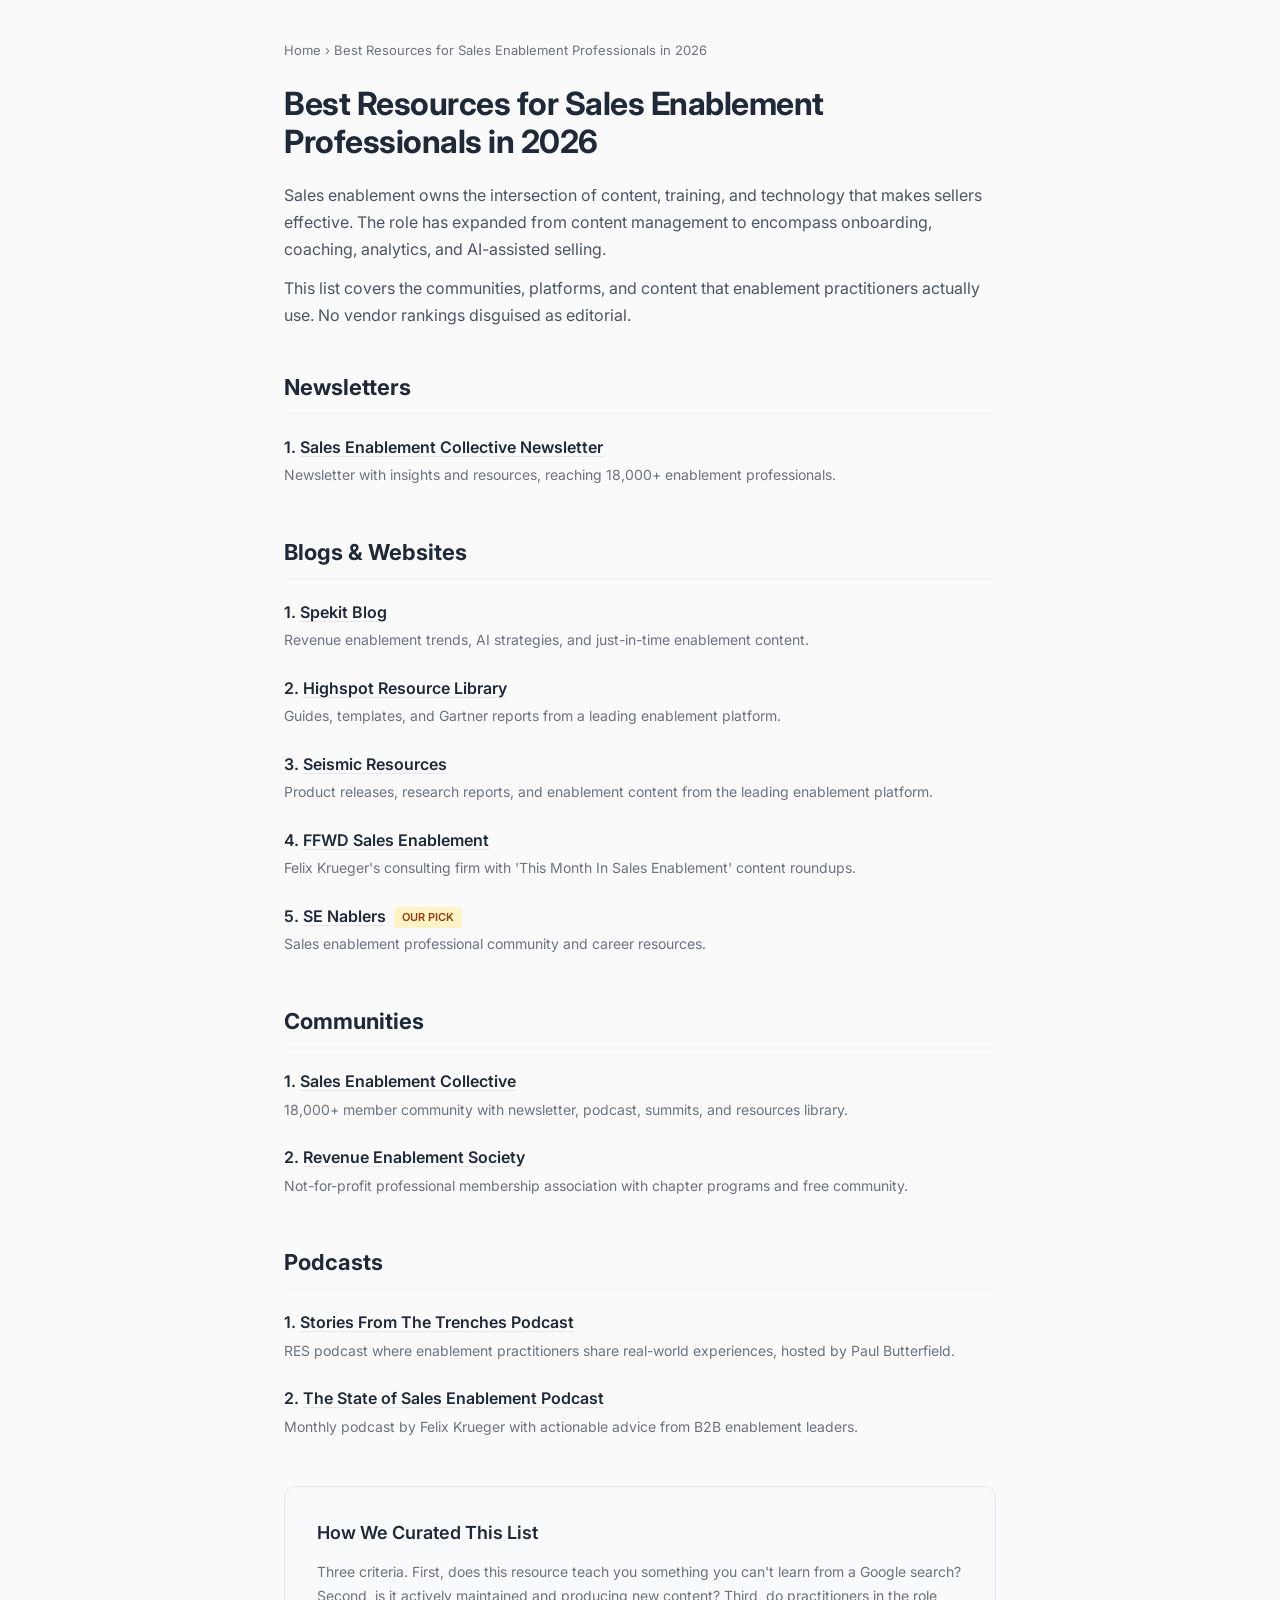
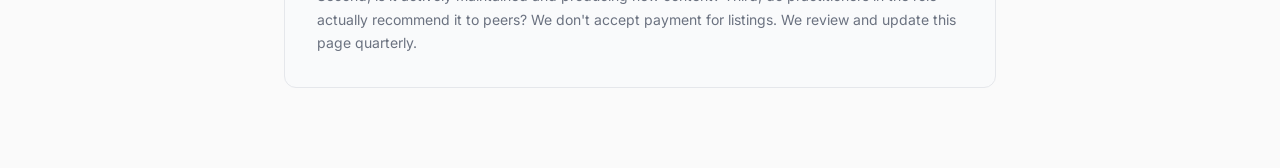
==== pages/best-sales-enablement-resources/index.html @ 724b4988 "Add best resources directory page Hand-curated list of newsletters, tools, communities, podcasts, an" ====
<!DOCTYPE html>
<html lang="en">
<head>
<meta charset="UTF-8">
<meta name="viewport" content="width=device-width, initial-scale=1.0">
<title>Best Resources for Sales Enablement Professionals in 2026 | SE Nablers</title>
<meta name="description" content="Curated list of the best newsletters, communities, platforms, podcasts, and training for sales enablement professionals.">
<meta name="robots" content="index, follow">
<link rel="canonical" href="https://senablers.com/best-sales-enablement-resources/">
<meta property="og:type" content="website">
<meta property="og:url" content="https://senablers.com/best-sales-enablement-resources/">
<meta property="og:title" content="Best Resources for Sales Enablement Professionals in 2026 | SE Nablers">
<meta property="og:description" content="Curated list of the best newsletters, communities, platforms, podcasts, and training for sales enablement professionals.">
<meta property="og:site_name" content="SE Nablers">
<meta name="twitter:card" content="summary">
<meta name="twitter:title" content="Best Resources for Sales Enablement Professionals in 2026 | SE Nablers">
<meta name="twitter:description" content="Curated list of the best newsletters, communities, platforms, podcasts, and training for sales enablement professionals.">
<link rel="preconnect" href="https://fonts.googleapis.com">
<link rel="preconnect" href="https://fonts.gstatic.com" crossorigin>
<link href="https://fonts.googleapis.com/css2?family=Inter:wght@400;500;600;700&display=swap" rel="stylesheet">
<style>
* { margin: 0; padding: 0; box-sizing: border-box; }
body { font-family: 'Inter', -apple-system, sans-serif; background: #FAFAFA; color: #1F2937; line-height: 1.6; }
a { color: inherit; }
.rp-container { max-width: 760px; margin: 0 auto; padding: 40px 24px 80px; }
.rp-breadcrumb { font-size: 13px; color: #6B7280; margin-bottom: 24px; }
.rp-breadcrumb a { text-decoration: none; }
.rp-breadcrumb a:hover { color: #1F2937; }
.rp-title { font-size: 32px; font-weight: 700; line-height: 1.2; margin-bottom: 20px; letter-spacing: -0.5px; }
.rp-intro { margin-bottom: 40px; }
.rp-intro p { font-size: 16px; color: #4B5563; line-height: 1.7; margin-bottom: 12px; }
.rp-section { margin-bottom: 48px; }
.rp-section-title { font-size: 22px; font-weight: 700; margin-bottom: 20px; padding-bottom: 8px; border-bottom: 2px solid #F3F4F6; }
.rp-item { margin-bottom: 24px; }
.rp-item-title { font-size: 16px; font-weight: 600; margin-bottom: 4px; }
.rp-item-title a { text-decoration: underline; text-decoration-color: #E5E7EB; text-underline-offset: 3px; }
.rp-item-title a:hover { text-decoration-color: #6B7280; }
.rp-item-desc { font-size: 14px; color: #6B7280; line-height: 1.6; }
.rp-badge { display: inline-block; background: #FEF3C7; color: #92400E; font-size: 11px; padding: 2px 8px; border-radius: 4px; font-weight: 600; vertical-align: middle; margin-left: 4px; }
.rp-curation { margin-top: 48px; padding: 32px; background: #F9FAFB; border-radius: 12px; border: 1px solid #E5E7EB; }
.rp-curation-title { font-size: 18px; font-weight: 600; margin-bottom: 12px; }
.rp-curation p { font-size: 14px; color: #6B7280; line-height: 1.7; }
@media (max-width: 640px) {
    .rp-title { font-size: 26px; }
    .rp-container { padding: 24px 16px 60px; }
}
</style>
<script type="application/ld+json">
{
  "@context": "https://schema.org",
  "@graph": [
    {
      "@type": "ItemList",
      "name": "Best Resources for Sales Enablement Professionals in 2026",
      "description": "Curated list of the best newsletters, communities, platforms, podcasts, and training for sales enablement professionals.",
      "numberOfItems": 10,
      "itemListElement": [
        {
          "@type": "ListItem",
          "position": 1,
          "name": "Sales Enablement Collective Newsletter",
          "url": "https://www.salesenablementcollective.com/"
        },
        {
          "@type": "ListItem",
          "position": 2,
          "name": "Spekit Blog",
          "url": "https://www.spekit.com/blog"
        },
        {
          "@type": "ListItem",
          "position": 3,
          "name": "Highspot Resource Library",
          "url": "https://www.highspot.com/library/"
        },
        {
          "@type": "ListItem",
          "position": 4,
          "name": "Seismic Resources",
          "url": "https://www.seismic.com/newsroom/"
        },
        {
          "@type": "ListItem",
          "position": 5,
          "name": "FFWD Sales Enablement",
          "url": "https://www.goffwd.com/"
        },
        {
          "@type": "ListItem",
          "position": 6,
          "name": "SE Nablers",
          "url": "https://senablers.com/"
        },
        {
          "@type": "ListItem",
          "position": 7,
          "name": "Sales Enablement Collective",
          "url": "https://www.salesenablementcollective.com/"
        },
        {
          "@type": "ListItem",
          "position": 8,
          "name": "Revenue Enablement Society",
          "url": "https://www.resociety.global"
        },
        {
          "@type": "ListItem",
          "position": 9,
          "name": "Stories From The Trenches Podcast",
          "url": "https://open.spotify.com/show/6ZX0GntzGgAFGrpQI5FvwX"
        },
        {
          "@type": "ListItem",
          "position": 10,
          "name": "The State of Sales Enablement Podcast",
          "url": "https://www.goffwd.com/thestateofsalesenablement/"
        }
      ]
    },
    {
      "@type": "BreadcrumbList",
      "itemListElement": [
        {
          "@type": "ListItem",
          "position": 1,
          "name": "Home",
          "item": "https://senablers.com"
        },
        {
          "@type": "ListItem",
          "position": 2,
          "name": "Best Resources for Sales Enablement Professionals in 2026",
          "item": "https://senablers.com/best-sales-enablement-resources/"
        }
      ]
    }
  ]
}
</script>
</head>
<body>

    <div class="rp-container">
        <nav class="rp-breadcrumb">
            <a href="/">Home</a> &rsaquo; <span>Best Resources for Sales Enablement Professionals in 2026</span>
        </nav>

        <h1 class="rp-title">Best Resources for Sales Enablement Professionals in 2026</h1>

        <div class="rp-intro">
            <p>Sales enablement owns the intersection of content, training, and technology that makes sellers effective. The role has expanded from content management to encompass onboarding, coaching, analytics, and AI-assisted selling.</p>
<p>This list covers the communities, platforms, and content that enablement practitioners actually use. No vendor rankings disguised as editorial.</p>
        </div>

        
        <section class="rp-section">
            <h2 class="rp-section-title">Newsletters</h2>
            
            <div class="rp-item">
                <h3 class="rp-item-title">
                    1. <a href="https://www.salesenablementcollective.com/" target="_blank" rel="noopener">Sales Enablement Collective Newsletter</a>
                </h3>
                <p class="rp-item-desc">Newsletter with insights and resources, reaching 18,000+ enablement professionals.</p>
            </div>
        </section>
        <section class="rp-section">
            <h2 class="rp-section-title">Blogs & Websites</h2>
            
            <div class="rp-item">
                <h3 class="rp-item-title">
                    1. <a href="https://www.spekit.com/blog" target="_blank" rel="noopener">Spekit Blog</a>
                </h3>
                <p class="rp-item-desc">Revenue enablement trends, AI strategies, and just-in-time enablement content.</p>
            </div>
            <div class="rp-item">
                <h3 class="rp-item-title">
                    2. <a href="https://www.highspot.com/library/" target="_blank" rel="noopener">Highspot Resource Library</a>
                </h3>
                <p class="rp-item-desc">Guides, templates, and Gartner reports from a leading enablement platform.</p>
            </div>
            <div class="rp-item">
                <h3 class="rp-item-title">
                    3. <a href="https://www.seismic.com/newsroom/" target="_blank" rel="noopener">Seismic Resources</a>
                </h3>
                <p class="rp-item-desc">Product releases, research reports, and enablement content from the leading enablement platform.</p>
            </div>
            <div class="rp-item">
                <h3 class="rp-item-title">
                    4. <a href="https://www.goffwd.com/" target="_blank" rel="noopener">FFWD Sales Enablement</a>
                </h3>
                <p class="rp-item-desc">Felix Krueger's consulting firm with 'This Month In Sales Enablement' content roundups.</p>
            </div>
            <div class="rp-item">
                <h3 class="rp-item-title">
                    5. <a href="https://senablers.com/" target="_blank" rel="noopener">SE Nablers</a> <span class="rp-badge">OUR PICK</span>
                </h3>
                <p class="rp-item-desc">Sales enablement professional community and career resources.</p>
            </div>
        </section>
        <section class="rp-section">
            <h2 class="rp-section-title">Communities</h2>
            
            <div class="rp-item">
                <h3 class="rp-item-title">
                    1. <a href="https://www.salesenablementcollective.com/" target="_blank" rel="noopener">Sales Enablement Collective</a>
                </h3>
                <p class="rp-item-desc">18,000+ member community with newsletter, podcast, summits, and resources library.</p>
            </div>
            <div class="rp-item">
                <h3 class="rp-item-title">
                    2. <a href="https://www.resociety.global" target="_blank" rel="noopener">Revenue Enablement Society</a>
                </h3>
                <p class="rp-item-desc">Not-for-profit professional membership association with chapter programs and free community.</p>
            </div>
        </section>
        <section class="rp-section">
            <h2 class="rp-section-title">Podcasts</h2>
            
            <div class="rp-item">
                <h3 class="rp-item-title">
                    1. <a href="https://open.spotify.com/show/6ZX0GntzGgAFGrpQI5FvwX" target="_blank" rel="noopener">Stories From The Trenches Podcast</a>
                </h3>
                <p class="rp-item-desc">RES podcast where enablement practitioners share real-world experiences, hosted by Paul Butterfield.</p>
            </div>
            <div class="rp-item">
                <h3 class="rp-item-title">
                    2. <a href="https://www.goffwd.com/thestateofsalesenablement/" target="_blank" rel="noopener">The State of Sales Enablement Podcast</a>
                </h3>
                <p class="rp-item-desc">Monthly podcast by Felix Krueger with actionable advice from B2B enablement leaders.</p>
            </div>
        </section>

        <div class="rp-curation">
            <h2 class="rp-curation-title">How We Curated This List</h2>
            <p>Three criteria. First, does this resource teach you something you can't learn from a Google search? Second, is it actively maintained and producing new content? Third, do practitioners in the role actually recommend it to peers? We don't accept payment for listings. We review and update this page quarterly.</p>
        </div>
    </div>
</body>
</html>
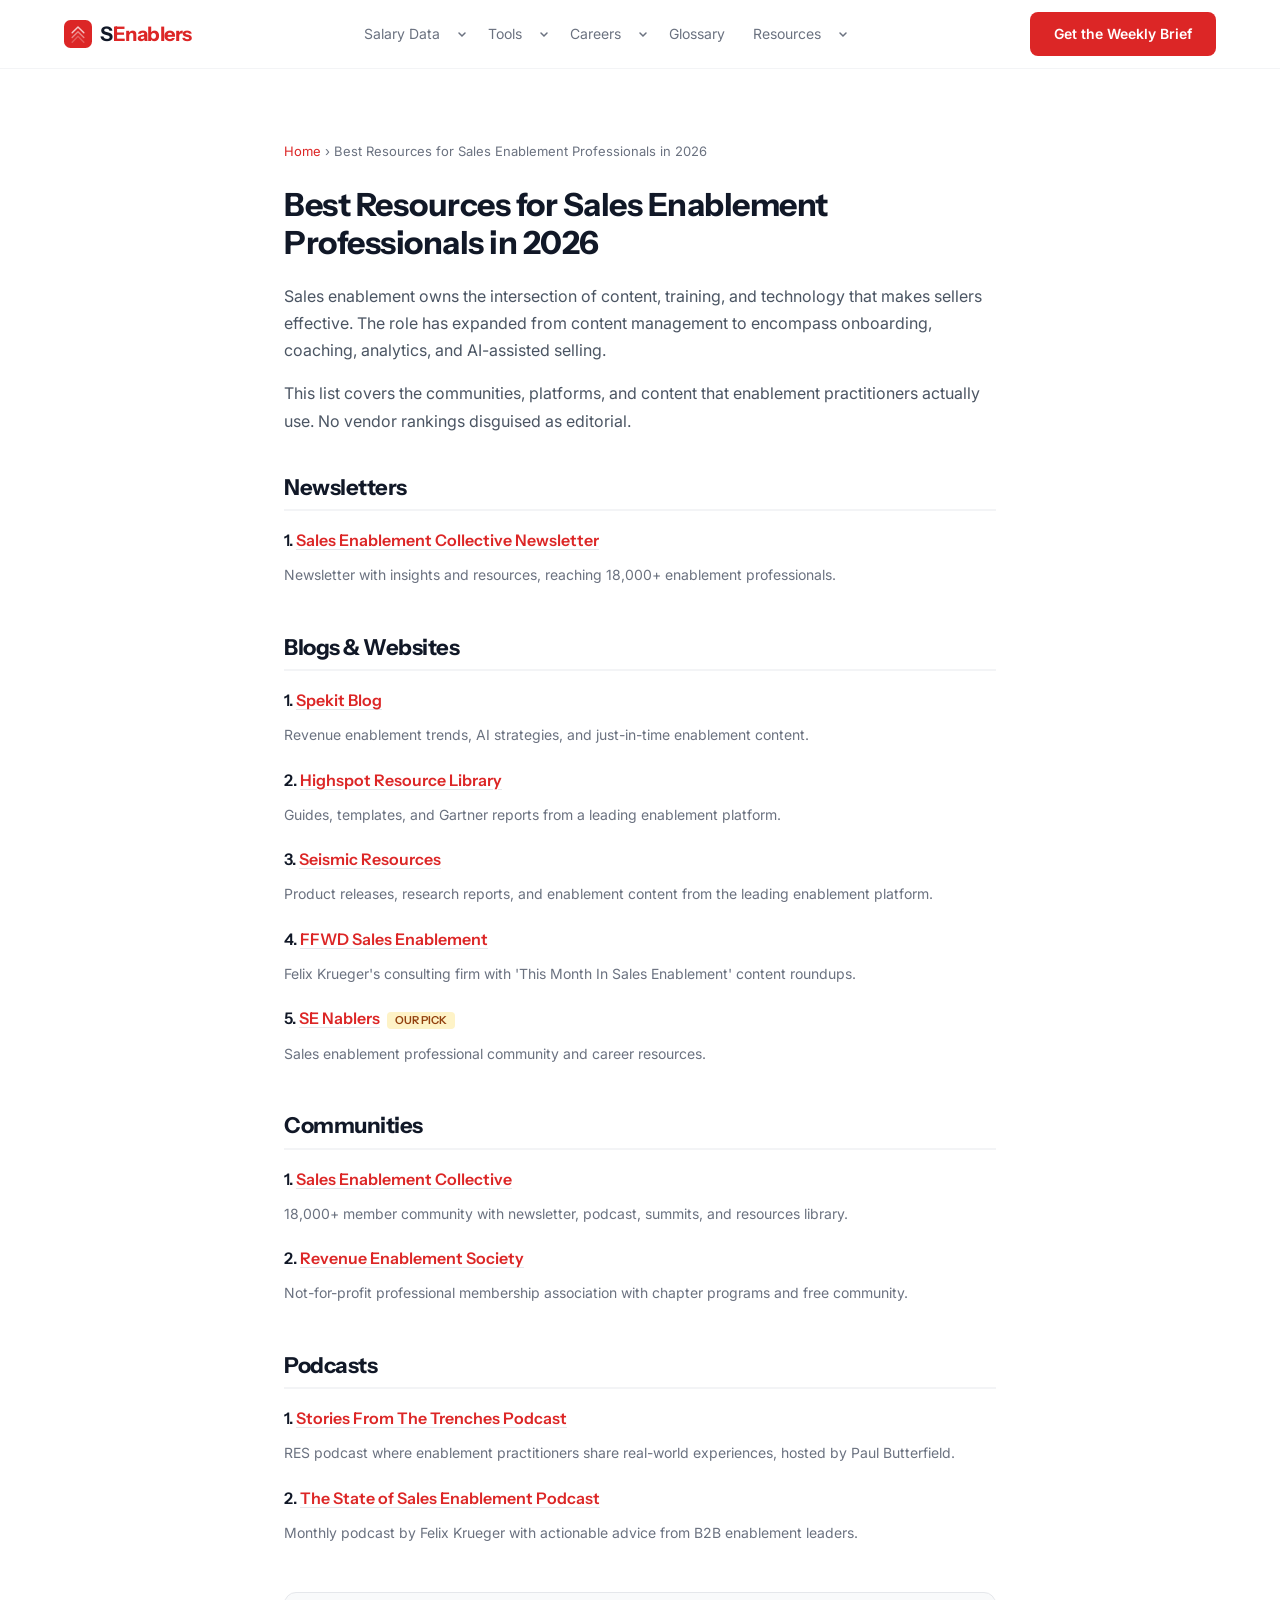
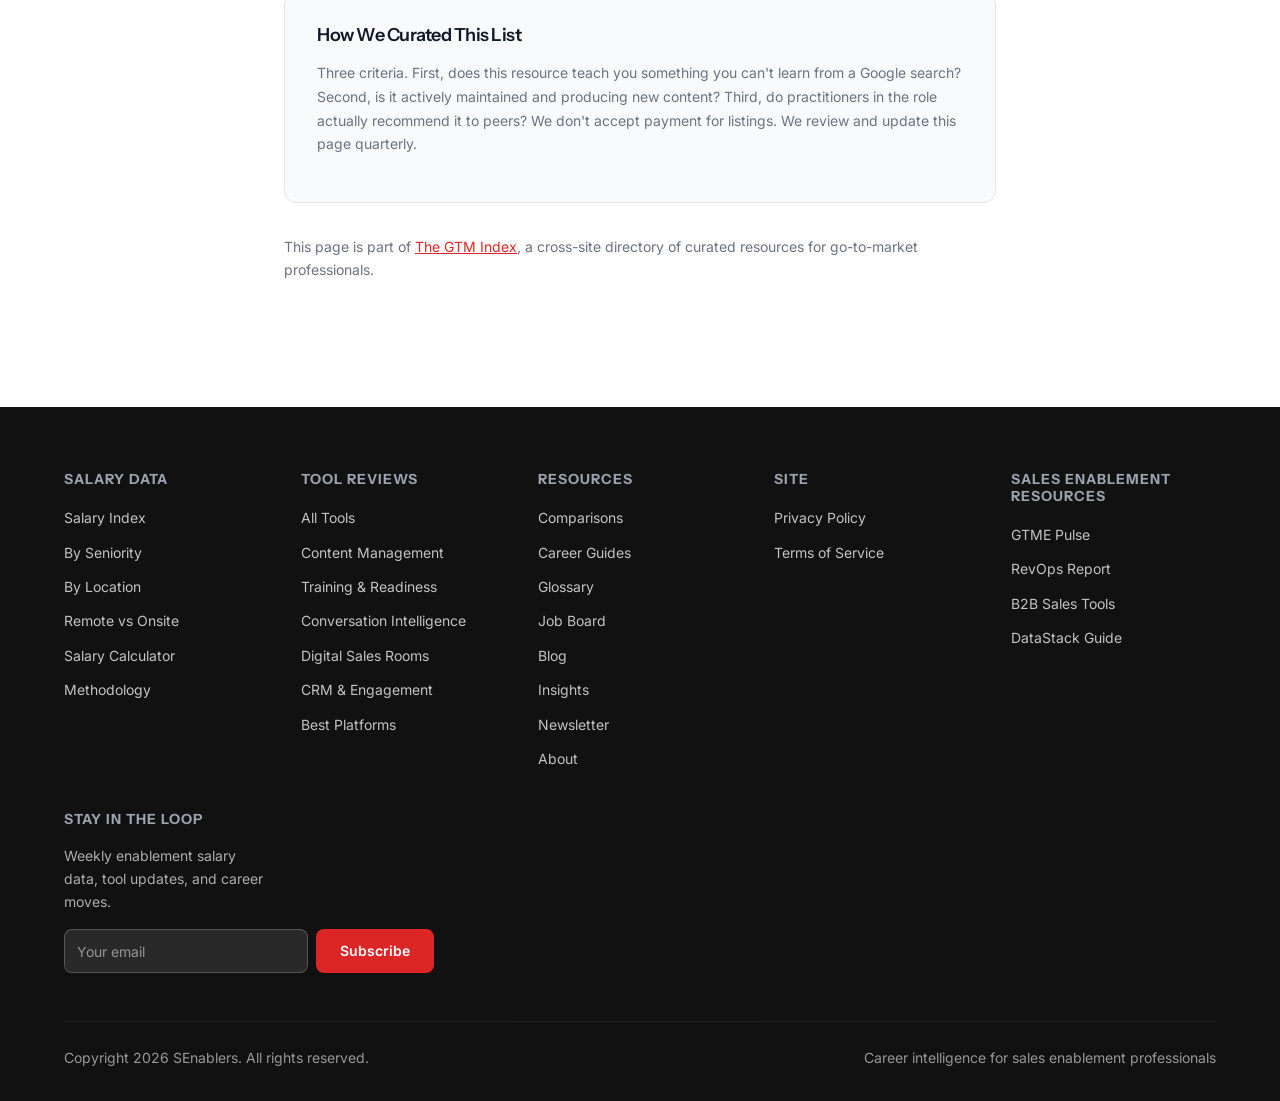
==== commit f32b7655: "Rebuild resource page with native site branding Matches site's nav, footer, colors, and fonts. Canon" ====
--- a/pages/best-sales-enablement-resources/index.html
+++ b/pages/best-sales-enablement-resources/index.html
@@ -1,51 +1,54 @@
 <!DOCTYPE html>
 <html lang="en">
 <head>
-<meta charset="UTF-8">
-<meta name="viewport" content="width=device-width, initial-scale=1.0">
-<title>Best Resources for Sales Enablement Professionals in 2026 | SE Nablers</title>
-<meta name="description" content="Curated list of the best newsletters, communities, platforms, podcasts, and training for sales enablement professionals.">
-<meta name="robots" content="index, follow">
-<link rel="canonical" href="https://senablers.com/best-sales-enablement-resources/">
-<meta property="og:type" content="website">
-<meta property="og:url" content="https://senablers.com/best-sales-enablement-resources/">
-<meta property="og:title" content="Best Resources for Sales Enablement Professionals in 2026 | SE Nablers">
-<meta property="og:description" content="Curated list of the best newsletters, communities, platforms, podcasts, and training for sales enablement professionals.">
-<meta property="og:site_name" content="SE Nablers">
-<meta name="twitter:card" content="summary">
-<meta name="twitter:title" content="Best Resources for Sales Enablement Professionals in 2026 | SE Nablers">
-<meta name="twitter:description" content="Curated list of the best newsletters, communities, platforms, podcasts, and training for sales enablement professionals.">
-<link rel="preconnect" href="https://fonts.googleapis.com">
-<link rel="preconnect" href="https://fonts.gstatic.com" crossorigin>
-<link href="https://fonts.googleapis.com/css2?family=Inter:wght@400;500;600;700&display=swap" rel="stylesheet">
-<style>
-* { margin: 0; padding: 0; box-sizing: border-box; }
-body { font-family: 'Inter', -apple-system, sans-serif; background: #FAFAFA; color: #1F2937; line-height: 1.6; }
-a { color: inherit; }
-.rp-container { max-width: 760px; margin: 0 auto; padding: 40px 24px 80px; }
-.rp-breadcrumb { font-size: 13px; color: #6B7280; margin-bottom: 24px; }
-.rp-breadcrumb a { text-decoration: none; }
-.rp-breadcrumb a:hover { color: #1F2937; }
-.rp-title { font-size: 32px; font-weight: 700; line-height: 1.2; margin-bottom: 20px; letter-spacing: -0.5px; }
-.rp-intro { margin-bottom: 40px; }
-.rp-intro p { font-size: 16px; color: #4B5563; line-height: 1.7; margin-bottom: 12px; }
-.rp-section { margin-bottom: 48px; }
-.rp-section-title { font-size: 22px; font-weight: 700; margin-bottom: 20px; padding-bottom: 8px; border-bottom: 2px solid #F3F4F6; }
-.rp-item { margin-bottom: 24px; }
-.rp-item-title { font-size: 16px; font-weight: 600; margin-bottom: 4px; }
-.rp-item-title a { text-decoration: underline; text-decoration-color: #E5E7EB; text-underline-offset: 3px; }
-.rp-item-title a:hover { text-decoration-color: #6B7280; }
-.rp-item-desc { font-size: 14px; color: #6B7280; line-height: 1.6; }
-.rp-badge { display: inline-block; background: #FEF3C7; color: #92400E; font-size: 11px; padding: 2px 8px; border-radius: 4px; font-weight: 600; vertical-align: middle; margin-left: 4px; }
-.rp-curation { margin-top: 48px; padding: 32px; background: #F9FAFB; border-radius: 12px; border: 1px solid #E5E7EB; }
-.rp-curation-title { font-size: 18px; font-weight: 600; margin-bottom: 12px; }
-.rp-curation p { font-size: 14px; color: #6B7280; line-height: 1.7; }
-@media (max-width: 640px) {
-    .rp-title { font-size: 26px; }
-    .rp-container { padding: 24px 16px 60px; }
-}
-</style>
-<script type="application/ld+json">
+    <meta charset="UTF-8">
+    <meta name="viewport" content="width=device-width, initial-scale=1.0">
+    <meta name="theme-color" content="#DC2626">
+    <title>Best Resources for Sales Enablement Professionals in 2026 - SEnablers</title>
+    <meta name="description" content="Curated list of the best newsletters, communities, platforms, podcasts, and training for sales enablement professionals.">
+    <link rel="canonical" href="https://thegtmindex.com/sales-enablement/">
+    <meta name="robots" content="index, follow, max-snippet:-1, max-image-preview:large, max-video-preview:-1">
+
+
+    <!-- Open Graph -->
+    <meta property="og:type" content="website">
+    <meta property="og:url" content="https://senablers.com/best-sales-enablement-resources/">
+    <meta property="og:title" content="Best Resources for Sales Enablement Professionals in 2026 - SEnablers">
+    <meta property="og:description" content="Curated list of the best newsletters, communities, platforms, podcasts, and training for sales enablement professionals.">
+    <meta property="og:site_name" content="SEnablers">
+    <meta property="og:image" content="https://senablers.com/assets/og-default.png">
+    <meta property="og:image:width" content="1200">
+    <meta property="og:image:height" content="630">
+
+    <!-- Twitter Card -->
+    <meta name="twitter:card" content="summary_large_image">
+    <meta name="twitter:title" content="Best Resources for Sales Enablement Professionals in 2026 - SEnablers">
+    <meta name="twitter:description" content="Curated list of the best newsletters, communities, platforms, podcasts, and training for sales enablement professionals.">
+    <meta name="twitter:image" content="https://senablers.com/assets/og-default.png">
+
+    <!-- Favicon -->
+    <link rel="icon" type="image/svg+xml" href="/assets/favicons/favicon.svg">
+    <link rel="manifest" href="/assets/favicons/site.webmanifest">
+
+    <!-- Google Fonts -->
+    <link rel="preconnect" href="https://fonts.googleapis.com">
+    <link rel="preconnect" href="https://fonts.gstatic.com" crossorigin>
+    <link href="https://fonts.googleapis.com/css2?family=Instrument+Sans:wght@400;500;600;700&family=Inter:wght@400;500;600;700&family=Source+Code+Pro:wght@400;500&display=swap" rel="stylesheet">
+
+    <!-- CSS -->
+    <link rel="stylesheet" href="/assets/css/tokens.css">
+    <link rel="stylesheet" href="/assets/css/components.css?v=1">
+    <link rel="stylesheet" href="/assets/css/styles.css?v=1">
+
+    <!-- Google Analytics 4 -->
+    <script async src="https://www.googletagmanager.com/gtag/js?id=G-917V544CHC"></script>
+    <script>
+      window.dataLayer = window.dataLayer || [];
+      function gtag(){dataLayer.push(arguments);}
+      gtag('js', new Date());
+      gtag('config', 'G-917V544CHC');
+    </script>
+    <script type="application/ld+json">
 {
   "@context": "https://schema.org",
   "@graph": [
@@ -130,110 +133,339 @@
           "@type": "ListItem",
           "position": 2,
           "name": "Best Resources for Sales Enablement Professionals in 2026",
-          "item": "https://senablers.com/best-sales-enablement-resources/"
+          "item": "https://thegtmindex.com/sales-enablement/"
         }
       ]
     }
   ]
 }
-</script>
+    </script>
+
 </head>
 <body>
-
-    <div class="rp-container">
-        <nav class="rp-breadcrumb">
-            <a href="/">Home</a> &rsaquo; <span>Best Resources for Sales Enablement Professionals in 2026</span>
+<nav class="site-nav">
+    <div class="nav-container">
+        <a href="/" class="nav-brand">
+            <svg class="nav-icon" width="28" height="28" viewBox="0 0 48 48"><rect width="48" height="48" rx="11" fill="#DC2626"/><path d="M14 30 L24 20 L34 30" stroke="white" stroke-width="2.5" fill="none" stroke-linecap="round" stroke-linejoin="round" opacity="0.45"/><path d="M14 22 L24 12 L34 22" stroke="white" stroke-width="2.5" fill="none" stroke-linecap="round" stroke-linejoin="round" opacity="0.75"/><path d="M14 38 L24 28 L34 38" stroke="white" stroke-width="2.5" fill="none" stroke-linecap="round" stroke-linejoin="round" opacity="0.25"/></svg>
+            <span class="nav-wordmark"><span class="nav-wordmark-name">S</span><span class="nav-wordmark-accent">Enablers</span></span>
+        </a>
+        <ul class="nav-links">
+            <li class="nav-item nav-item--dropdown">
+    <a href="/salary/">Salary Data</a>
+    <button class="nav-dropdown-toggle" aria-label="Toggle Salary Data submenu" aria-expanded="false">
+        <svg width="12" height="12" viewBox="0 0 12 12" fill="none"><path d="M3 5l3 3 3-3" stroke="currentColor" stroke-width="1.5" stroke-linecap="round"/></svg>
+    </button>
+    <ul class="nav-dropdown">
+        <li><a href="/salary/">Salary Index</a></li>
+<li><a href="/salary/by-seniority/">By Seniority</a></li>
+<li><a href="/salary/by-location/">By Location</a></li>
+<li><a href="/salary/remote-vs-onsite/">Remote vs Onsite</a></li>
+<li><a href="/salary/calculator/">Salary Calculator</a></li>
+<li><a href="/salary/methodology/">Methodology</a></li>
+
+    </ul>
+</li>
+<li class="nav-item nav-item--dropdown">
+    <a href="/tools/">Tools</a>
+    <button class="nav-dropdown-toggle" aria-label="Toggle Tools submenu" aria-expanded="false">
+        <svg width="12" height="12" viewBox="0 0 12 12" fill="none"><path d="M3 5l3 3 3-3" stroke="currentColor" stroke-width="1.5" stroke-linecap="round"/></svg>
+    </button>
+    <ul class="nav-dropdown">
+        <li><a href="/tools/">All Tools</a></li>
+<li><a href="/tools/category/content-management/">Content Management</a></li>
+<li><a href="/tools/category/training/">Training & Readiness</a></li>
+<li><a href="/tools/category/conversation-intelligence/">Conversation Intelligence</a></li>
+<li><a href="/tools/category/digital-sales-rooms/">Digital Sales Rooms</a></li>
+<li><a href="/tools/highspot-review/">Highspot Review</a></li>
+
+    </ul>
+</li>
+<li class="nav-item nav-item--dropdown">
+    <a href="/careers/">Careers</a>
+    <button class="nav-dropdown-toggle" aria-label="Toggle Careers submenu" aria-expanded="false">
+        <svg width="12" height="12" viewBox="0 0 12 12" fill="none"><path d="M3 5l3 3 3-3" stroke="currentColor" stroke-width="1.5" stroke-linecap="round"/></svg>
+    </button>
+    <ul class="nav-dropdown">
+        <li><a href="/careers/">Career Guides</a></li>
+<li><a href="/careers/how-to-break-into-enablement/">Break Into Enablement</a></li>
+<li><a href="/careers/job-growth/">Job Market Growth</a></li>
+<li><a href="/companies/">Companies Hiring</a></li>
+
+    </ul>
+</li>
+<li class="nav-item"><a href="/glossary/">Glossary</a></li>
+<li class="nav-item nav-item--dropdown">
+    <a href="/comparisons/">Resources</a>
+    <button class="nav-dropdown-toggle" aria-label="Toggle Resources submenu" aria-expanded="false">
+        <svg width="12" height="12" viewBox="0 0 12 12" fill="none"><path d="M3 5l3 3 3-3" stroke="currentColor" stroke-width="1.5" stroke-linecap="round"/></svg>
+    </button>
+    <ul class="nav-dropdown">
+        <li><a href="/comparisons/">Comparisons</a></li>
+<li><a href="/blog/">Blog</a></li>
+<li><a href="/insights/">Insights</a></li>
+<li><a href="/jobs/">Job Board</a></li>
+
+    </ul>
+</li>
+
+        </ul>
+        <a href="/newsletter/" class="btn btn--primary nav-cta">Get the Weekly Brief</a>
+        <button class="nav-mobile-toggle" aria-label="Menu">
+            <svg width="24" height="24" viewBox="0 0 24 24" fill="none"><path d="M4 6h16M4 12h16M4 18h16" stroke="currentColor" stroke-width="2" stroke-linecap="round"/></svg>
+        </button>
+    </div>
+</nav>
+<main class="main-content">
+
+    <div style="max-width:760px;margin:0 auto;padding:40px 24px 80px;">
+        <nav style="font-size:13px;color:#6B7280;margin-bottom:24px;" aria-label="Breadcrumb">
+            <a href="/" style="text-decoration:none;">Home</a> &rsaquo; <span>Best Resources for Sales Enablement Professionals in 2026</span>
         </nav>
 
-        <h1 class="rp-title">Best Resources for Sales Enablement Professionals in 2026</h1>
-
-        <div class="rp-intro">
-            <p>Sales enablement owns the intersection of content, training, and technology that makes sellers effective. The role has expanded from content management to encompass onboarding, coaching, analytics, and AI-assisted selling.</p>
-<p>This list covers the communities, platforms, and content that enablement practitioners actually use. No vendor rankings disguised as editorial.</p>
+        <h1 style="font-size:32px;font-weight:700;line-height:1.2;margin-bottom:20px;letter-spacing:-0.5px;">Best Resources for Sales Enablement Professionals in 2026</h1>
+
+        <div style="margin-bottom:40px;">
+            <p style='font-size:16px;color:#4B5563;line-height:1.7;margin-bottom:12px;'>Sales enablement owns the intersection of content, training, and technology that makes sellers effective. The role has expanded from content management to encompass onboarding, coaching, analytics, and AI-assisted selling.</p>
+<p style='font-size:16px;color:#4B5563;line-height:1.7;margin-bottom:12px;'>This list covers the communities, platforms, and content that enablement practitioners actually use. No vendor rankings disguised as editorial.</p>
         </div>
 
         
-        <section class="rp-section">
-            <h2 class="rp-section-title">Newsletters</h2>
+        <section style="margin-bottom:48px;">
+            <h2 style="font-size:22px;font-weight:700;margin-bottom:20px;padding-bottom:8px;border-bottom:2px solid #F3F4F6;">Newsletters</h2>
             
-            <div class="rp-item">
-                <h3 class="rp-item-title">
-                    1. <a href="https://www.salesenablementcollective.com/" target="_blank" rel="noopener">Sales Enablement Collective Newsletter</a>
-                </h3>
-                <p class="rp-item-desc">Newsletter with insights and resources, reaching 18,000+ enablement professionals.</p>
+            <div style="margin-bottom:24px;">
+                <h3 style="font-size:16px;font-weight:600;margin-bottom:4px;">
+                    1. <a href="https://www.salesenablementcollective.com/" target="_blank" rel="noopener" style="text-decoration:underline;text-decoration-color:#E5E7EB;text-underline-offset:3px;">Sales Enablement Collective Newsletter</a>
+                </h3>
+                <p style="font-size:14px;color:#6B7280;line-height:1.6;">Newsletter with insights and resources, reaching 18,000+ enablement professionals.</p>
             </div>
         </section>
-        <section class="rp-section">
-            <h2 class="rp-section-title">Blogs & Websites</h2>
+        <section style="margin-bottom:48px;">
+            <h2 style="font-size:22px;font-weight:700;margin-bottom:20px;padding-bottom:8px;border-bottom:2px solid #F3F4F6;">Blogs & Websites</h2>
             
-            <div class="rp-item">
-                <h3 class="rp-item-title">
-                    1. <a href="https://www.spekit.com/blog" target="_blank" rel="noopener">Spekit Blog</a>
-                </h3>
-                <p class="rp-item-desc">Revenue enablement trends, AI strategies, and just-in-time enablement content.</p>
-            </div>
-            <div class="rp-item">
-                <h3 class="rp-item-title">
-                    2. <a href="https://www.highspot.com/library/" target="_blank" rel="noopener">Highspot Resource Library</a>
-                </h3>
-                <p class="rp-item-desc">Guides, templates, and Gartner reports from a leading enablement platform.</p>
-            </div>
-            <div class="rp-item">
-                <h3 class="rp-item-title">
-                    3. <a href="https://www.seismic.com/newsroom/" target="_blank" rel="noopener">Seismic Resources</a>
-                </h3>
-                <p class="rp-item-desc">Product releases, research reports, and enablement content from the leading enablement platform.</p>
-            </div>
-            <div class="rp-item">
-                <h3 class="rp-item-title">
-                    4. <a href="https://www.goffwd.com/" target="_blank" rel="noopener">FFWD Sales Enablement</a>
-                </h3>
-                <p class="rp-item-desc">Felix Krueger's consulting firm with 'This Month In Sales Enablement' content roundups.</p>
-            </div>
-            <div class="rp-item">
-                <h3 class="rp-item-title">
-                    5. <a href="https://senablers.com/" target="_blank" rel="noopener">SE Nablers</a> <span class="rp-badge">OUR PICK</span>
-                </h3>
-                <p class="rp-item-desc">Sales enablement professional community and career resources.</p>
+            <div style="margin-bottom:24px;">
+                <h3 style="font-size:16px;font-weight:600;margin-bottom:4px;">
+                    1. <a href="https://www.spekit.com/blog" target="_blank" rel="noopener" style="text-decoration:underline;text-decoration-color:#E5E7EB;text-underline-offset:3px;">Spekit Blog</a>
+                </h3>
+                <p style="font-size:14px;color:#6B7280;line-height:1.6;">Revenue enablement trends, AI strategies, and just-in-time enablement content.</p>
+            </div>
+            <div style="margin-bottom:24px;">
+                <h3 style="font-size:16px;font-weight:600;margin-bottom:4px;">
+                    2. <a href="https://www.highspot.com/library/" target="_blank" rel="noopener" style="text-decoration:underline;text-decoration-color:#E5E7EB;text-underline-offset:3px;">Highspot Resource Library</a>
+                </h3>
+                <p style="font-size:14px;color:#6B7280;line-height:1.6;">Guides, templates, and Gartner reports from a leading enablement platform.</p>
+            </div>
+            <div style="margin-bottom:24px;">
+                <h3 style="font-size:16px;font-weight:600;margin-bottom:4px;">
+                    3. <a href="https://www.seismic.com/newsroom/" target="_blank" rel="noopener" style="text-decoration:underline;text-decoration-color:#E5E7EB;text-underline-offset:3px;">Seismic Resources</a>
+                </h3>
+                <p style="font-size:14px;color:#6B7280;line-height:1.6;">Product releases, research reports, and enablement content from the leading enablement platform.</p>
+            </div>
+            <div style="margin-bottom:24px;">
+                <h3 style="font-size:16px;font-weight:600;margin-bottom:4px;">
+                    4. <a href="https://www.goffwd.com/" target="_blank" rel="noopener" style="text-decoration:underline;text-decoration-color:#E5E7EB;text-underline-offset:3px;">FFWD Sales Enablement</a>
+                </h3>
+                <p style="font-size:14px;color:#6B7280;line-height:1.6;">Felix Krueger's consulting firm with 'This Month In Sales Enablement' content roundups.</p>
+            </div>
+            <div style="margin-bottom:24px;">
+                <h3 style="font-size:16px;font-weight:600;margin-bottom:4px;">
+                    5. <a href="https://senablers.com/" target="_blank" rel="noopener" style="text-decoration:underline;text-decoration-color:#E5E7EB;text-underline-offset:3px;">SE Nablers</a> <span style="display:inline-block;background:#FEF3C7;color:#92400E;font-size:11px;padding:2px 8px;border-radius:4px;font-weight:600;vertical-align:middle;margin-left:4px;">OUR PICK</span>
+                </h3>
+                <p style="font-size:14px;color:#6B7280;line-height:1.6;">Sales enablement professional community and career resources.</p>
             </div>
         </section>
-        <section class="rp-section">
-            <h2 class="rp-section-title">Communities</h2>
+        <section style="margin-bottom:48px;">
+            <h2 style="font-size:22px;font-weight:700;margin-bottom:20px;padding-bottom:8px;border-bottom:2px solid #F3F4F6;">Communities</h2>
             
-            <div class="rp-item">
-                <h3 class="rp-item-title">
-                    1. <a href="https://www.salesenablementcollective.com/" target="_blank" rel="noopener">Sales Enablement Collective</a>
-                </h3>
-                <p class="rp-item-desc">18,000+ member community with newsletter, podcast, summits, and resources library.</p>
-            </div>
-            <div class="rp-item">
-                <h3 class="rp-item-title">
-                    2. <a href="https://www.resociety.global" target="_blank" rel="noopener">Revenue Enablement Society</a>
-                </h3>
-                <p class="rp-item-desc">Not-for-profit professional membership association with chapter programs and free community.</p>
+            <div style="margin-bottom:24px;">
+                <h3 style="font-size:16px;font-weight:600;margin-bottom:4px;">
+                    1. <a href="https://www.salesenablementcollective.com/" target="_blank" rel="noopener" style="text-decoration:underline;text-decoration-color:#E5E7EB;text-underline-offset:3px;">Sales Enablement Collective</a>
+                </h3>
+                <p style="font-size:14px;color:#6B7280;line-height:1.6;">18,000+ member community with newsletter, podcast, summits, and resources library.</p>
+            </div>
+            <div style="margin-bottom:24px;">
+                <h3 style="font-size:16px;font-weight:600;margin-bottom:4px;">
+                    2. <a href="https://www.resociety.global" target="_blank" rel="noopener" style="text-decoration:underline;text-decoration-color:#E5E7EB;text-underline-offset:3px;">Revenue Enablement Society</a>
+                </h3>
+                <p style="font-size:14px;color:#6B7280;line-height:1.6;">Not-for-profit professional membership association with chapter programs and free community.</p>
             </div>
         </section>
-        <section class="rp-section">
-            <h2 class="rp-section-title">Podcasts</h2>
+        <section style="margin-bottom:48px;">
+            <h2 style="font-size:22px;font-weight:700;margin-bottom:20px;padding-bottom:8px;border-bottom:2px solid #F3F4F6;">Podcasts</h2>
             
-            <div class="rp-item">
-                <h3 class="rp-item-title">
-                    1. <a href="https://open.spotify.com/show/6ZX0GntzGgAFGrpQI5FvwX" target="_blank" rel="noopener">Stories From The Trenches Podcast</a>
-                </h3>
-                <p class="rp-item-desc">RES podcast where enablement practitioners share real-world experiences, hosted by Paul Butterfield.</p>
-            </div>
-            <div class="rp-item">
-                <h3 class="rp-item-title">
-                    2. <a href="https://www.goffwd.com/thestateofsalesenablement/" target="_blank" rel="noopener">The State of Sales Enablement Podcast</a>
-                </h3>
-                <p class="rp-item-desc">Monthly podcast by Felix Krueger with actionable advice from B2B enablement leaders.</p>
+            <div style="margin-bottom:24px;">
+                <h3 style="font-size:16px;font-weight:600;margin-bottom:4px;">
+                    1. <a href="https://open.spotify.com/show/6ZX0GntzGgAFGrpQI5FvwX" target="_blank" rel="noopener" style="text-decoration:underline;text-decoration-color:#E5E7EB;text-underline-offset:3px;">Stories From The Trenches Podcast</a>
+                </h3>
+                <p style="font-size:14px;color:#6B7280;line-height:1.6;">RES podcast where enablement practitioners share real-world experiences, hosted by Paul Butterfield.</p>
+            </div>
+            <div style="margin-bottom:24px;">
+                <h3 style="font-size:16px;font-weight:600;margin-bottom:4px;">
+                    2. <a href="https://www.goffwd.com/thestateofsalesenablement/" target="_blank" rel="noopener" style="text-decoration:underline;text-decoration-color:#E5E7EB;text-underline-offset:3px;">The State of Sales Enablement Podcast</a>
+                </h3>
+                <p style="font-size:14px;color:#6B7280;line-height:1.6;">Monthly podcast by Felix Krueger with actionable advice from B2B enablement leaders.</p>
             </div>
         </section>
 
-        <div class="rp-curation">
-            <h2 class="rp-curation-title">How We Curated This List</h2>
-            <p>Three criteria. First, does this resource teach you something you can't learn from a Google search? Second, is it actively maintained and producing new content? Third, do practitioners in the role actually recommend it to peers? We don't accept payment for listings. We review and update this page quarterly.</p>
+        <div style="margin-top:48px;padding:32px;background:#F9FAFB;border-radius:12px;border:1px solid #E5E7EB;">
+            <h2 style="font-size:18px;font-weight:600;margin-bottom:12px;">How We Curated This List</h2>
+            <p style="font-size:14px;color:#6B7280;line-height:1.7;">Three criteria. First, does this resource teach you something you can't learn from a Google search? Second, is it actively maintained and producing new content? Third, do practitioners in the role actually recommend it to peers? We don't accept payment for listings. We review and update this page quarterly.</p>
+        </div>
+
+        <p style="margin-top:32px;font-size:14px;color:#6B7280;">
+            This page is part of <a href="https://thegtmindex.com/sales-enablement/" style="color:#DC2626;text-decoration:underline;">The GTM Index</a>, a cross-site directory of curated resources for go-to-market professionals.
+        </p>
+    </div>
+</main>
+<footer class="site-footer">
+    <div class="footer-container">
+        <div class="footer-grid">
+            <div class="footer-column">
+    <h4>Salary Data</h4>
+    <ul>
+        <li><a href="/salary/">Salary Index</a></li>
+<li><a href="/salary/by-seniority/">By Seniority</a></li>
+<li><a href="/salary/by-location/">By Location</a></li>
+<li><a href="/salary/remote-vs-onsite/">Remote vs Onsite</a></li>
+<li><a href="/salary/calculator/">Salary Calculator</a></li>
+<li><a href="/salary/methodology/">Methodology</a></li>
+
+    </ul>
+</div>
+<div class="footer-column">
+    <h4>Tool Reviews</h4>
+    <ul>
+        <li><a href="/tools/">All Tools</a></li>
+<li><a href="/tools/category/content-management/">Content Management</a></li>
+<li><a href="/tools/category/training/">Training & Readiness</a></li>
+<li><a href="/tools/category/conversation-intelligence/">Conversation Intelligence</a></li>
+<li><a href="/tools/category/digital-sales-rooms/">Digital Sales Rooms</a></li>
+<li><a href="/tools/category/crm/">CRM & Engagement</a></li>
+<li><a href="/tools/best/best-sales-enablement-platforms/">Best Platforms</a></li>
+
+    </ul>
+</div>
+<div class="footer-column">
+    <h4>Resources</h4>
+    <ul>
+        <li><a href="/comparisons/">Comparisons</a></li>
+<li><a href="/careers/">Career Guides</a></li>
+<li><a href="/glossary/">Glossary</a></li>
+<li><a href="/jobs/">Job Board</a></li>
+<li><a href="/blog/">Blog</a></li>
+<li><a href="/insights/">Insights</a></li>
+<li><a href="/newsletter/">Newsletter</a></li>
+<li><a href="/about/">About</a></li>
+
+    </ul>
+</div>
+<div class="footer-column">
+    <h4>Site</h4>
+    <ul>
+        <li><a href="/privacy/">Privacy Policy</a></li>
+<li><a href="/terms/">Terms of Service</a></li>
+
+    </ul>
+</div>
+<div class="footer-column">
+    <h4>Sales Enablement Resources</h4>
+    <ul>
+        <li><a href="https://gtmepulse.com" target="_blank" rel="noopener">GTME Pulse</a></li>
+<li><a href="https://therevopsreport.com" target="_blank" rel="noopener">RevOps Report</a></li>
+<li><a href="https://b2bsalestools.com" target="_blank" rel="noopener">B2B Sales Tools</a></li>
+<li><a href="https://datastackguide.com" target="_blank" rel="noopener">DataStack Guide</a></li>
+
+    </ul>
+</div>
+
+            <div class="footer-column footer-newsletter">
+                <h4>Stay in the loop</h4>
+                <p>Weekly enablement salary data, tool updates, and career moves.</p>
+                <form class="footer-newsletter-form" onsubmit="return false;">
+                    <input type="email" placeholder="Your email" aria-label="Email address" required>
+                    <button type="submit" class="btn btn--primary">Subscribe</button>
+                </form>
+            </div>
+        </div>
+        <div class="footer-bottom">
+            <span>Copyright 2026 SEnablers. All rights reserved.</span>
+            <span>Career intelligence for sales enablement professionals</span>
         </div>
     </div>
+</footer>
+<script>
+(function(){
+    // Mobile nav toggle
+    var toggle = document.querySelector('.nav-mobile-toggle');
+    var links = document.querySelector('.nav-links');
+    if (toggle && links) {
+        toggle.addEventListener('click', function() {
+            links.classList.toggle('open');
+            toggle.classList.toggle('open');
+        });
+    }
+    // Dropdown toggles
+    var dropdowns = document.querySelectorAll('.nav-dropdown-toggle');
+    dropdowns.forEach(function(btn) {
+        btn.addEventListener('click', function(e) {
+            e.preventDefault();
+            e.stopPropagation();
+            var parent = btn.closest('.nav-item--dropdown');
+            if (parent) {
+                parent.classList.toggle('open');
+                btn.setAttribute('aria-expanded',
+                    parent.classList.contains('open') ? 'true' : 'false');
+            }
+        });
+    });
+    // Newsletter signup
+    var SIGNUP_URL = 'https://newsletter-subscribe.rome-workers.workers.dev/subscribe';
+    document.querySelectorAll('.hero-signup, .footer-newsletter-form, .newsletter-cta-form').forEach(function(form) {
+        form.onsubmit = function(e) {
+            e.preventDefault();
+            var emailInput = form.querySelector('input[type="email"]');
+            var btn = form.querySelector('button');
+            var email = emailInput ? emailInput.value.trim() : '';
+            if (!email) return;
+            var origText = btn.textContent;
+            btn.textContent = 'Subscribing...';
+            btn.disabled = true;
+            fetch(SIGNUP_URL, {
+                method: 'POST',
+                headers: {'Content-Type': 'application/json'},
+                body: JSON.stringify({email: email, list: 'senablers'})
+            })
+            .then(function(r) { return r.json(); })
+            .then(function(data) {
+                if (data.success) {
+                    if (typeof gtag === 'function') { gtag('event', 'newsletter_signup', {'event_category': 'engagement', 'event_label': email}); }
+                    form.innerHTML = '<p style="color: var(--se-accent); font-weight: 600;">You\'re in! Check your inbox.</p>';
+                } else {
+                    btn.textContent = origText;
+                    btn.disabled = false;
+                    var err = document.createElement('p');
+                    err.style.cssText = 'color: #ef4444; font-size: 0.85rem; margin-top: 0.5rem;';
+                    err.textContent = data.error || 'Something went wrong. Try again.';
+                    var existing = form.querySelector('.signup-error');
+                    if (existing) existing.remove();
+                    err.className = 'signup-error';
+                    form.appendChild(err);
+                }
+            })
+            .catch(function() {
+                btn.textContent = origText;
+                btn.disabled = false;
+                var err = document.createElement('p');
+                err.style.cssText = 'color: #ef4444; font-size: 0.85rem; margin-top: 0.5rem;';
+                err.textContent = 'Connection error. Please try again.';
+                var existing = form.querySelector('.signup-error');
+                if (existing) existing.remove();
+                err.className = 'signup-error';
+                form.appendChild(err);
+            });
+        };
+    });
+})();
+</script>
 </body>
 </html>
--- a/assets/css/tokens.css
+++ b/assets/css/tokens.css
@@ -0,0 +1,122 @@
+/* ============================================================
+   SEnablers — Design Tokens
+   Generated: 2026-04-03
+   ============================================================ */
+
+:root {
+  /* ---- Backgrounds ---- */
+  --se-bg-primary: #FFFFFF;
+  --se-bg-surface: #F9FAFB;
+  --se-bg-tinted: #FEF2F2;
+  --se-bg-dark: #111111;
+  --se-bg-dark-surface: #1A1A1A;
+
+  /* ---- Accent: True Red ---- */
+  --se-accent: #DC2626;
+  --se-accent-hover: #B91C1C;
+  --se-accent-active: #991B1B;
+  --se-accent-subtle: #FEF2F2;
+  --se-accent-rgb: 220, 38, 38;           /* for rgba() usage */
+
+  /* ---- Text ---- */
+  --se-text-primary: #111827;
+  --se-text-secondary: #6B7280;
+  --se-text-tertiary: #9CA3AF;
+  --se-text-inverse: #F0F0F0;
+  --se-text-on-accent: #FFFFFF;
+
+  /* ---- Borders & Dividers ---- */
+  --se-border: #E5E7EB;
+  --se-border-subtle: #F3F4F6;
+  --se-border-strong: #D1D5DB;
+
+  /* ---- Typography ---- */
+  --se-font-heading: 'Instrument Sans', system-ui, -apple-system, sans-serif;
+  --se-font-body: 'Inter', system-ui, -apple-system, sans-serif;
+  --se-font-mono: 'Source Code Pro', 'Menlo', 'Monaco', monospace;
+
+  /* ---- Font Sizes (fluid) ---- */
+  --se-text-xs: clamp(0.6875rem, 0.65rem + 0.15vw, 0.75rem);    /* 11-12px */
+  --se-text-sm: clamp(0.8125rem, 0.78rem + 0.15vw, 0.875rem);   /* 13-14px */
+  --se-text-base: clamp(0.9375rem, 0.9rem + 0.15vw, 1rem);      /* 15-16px */
+  --se-text-lg: clamp(1.125rem, 1.05rem + 0.3vw, 1.25rem);      /* 18-20px */
+  --se-text-xl: clamp(1.375rem, 1.2rem + 0.6vw, 1.75rem);       /* 22-28px */
+  --se-text-2xl: clamp(1.75rem, 1.5rem + 1vw, 2.5rem);          /* 28-40px */
+  --se-text-3xl: clamp(2.25rem, 1.8rem + 1.5vw, 3.5rem);        /* 36-56px */
+
+  /* ---- Font Weights ---- */
+  --se-weight-normal: 400;
+  --se-weight-medium: 500;
+  --se-weight-semibold: 600;
+  --se-weight-bold: 700;
+  --se-weight-extrabold: 800;
+
+  /* ---- Spacing Scale ---- */
+  --se-space-1: 0.25rem;   /* 4px */
+  --se-space-2: 0.5rem;    /* 8px */
+  --se-space-3: 0.75rem;   /* 12px */
+  --se-space-4: 1rem;      /* 16px */
+  --se-space-6: 1.5rem;    /* 24px */
+  --se-space-8: 2rem;      /* 32px */
+  --se-space-12: 3rem;     /* 48px */
+  --se-space-16: 4rem;     /* 64px */
+  --se-space-24: 6rem;     /* 96px */
+
+  /* ---- Radius ---- */
+  --se-radius-sm: 4px;
+  --se-radius-md: 8px;
+  --se-radius-lg: 12px;
+  --se-radius-xl: 16px;
+  --se-radius-full: 9999px;
+
+  /* ---- Shadows ---- */
+  --se-shadow-sm: 0 1px 2px rgba(0, 0, 0, 0.05);
+  --se-shadow-md: 0 4px 12px rgba(0, 0, 0, 0.08);
+  --se-shadow-lg: 0 8px 24px rgba(0, 0, 0, 0.12);
+  --se-shadow-accent: 0 4px 16px rgba(var(--se-accent-rgb), 0.25);
+
+  /* ---- Transitions ---- */
+  --se-ease: cubic-bezier(0.16, 1, 0.3, 1);
+  --se-duration-fast: 150ms;
+  --se-duration-normal: 250ms;
+  --se-duration-slow: 400ms;
+
+  /* ---- Z-Index ---- */
+  --se-z-dropdown: 100;
+  --se-z-sticky: 200;
+  --se-z-modal: 300;
+  --se-z-toast: 400;
+}
+
+/* ---- Dark Mode Override ---- */
+@media (prefers-color-scheme: dark) {
+  :root {
+    --se-bg-primary: #111111;
+    --se-bg-surface: #1A1A1A;
+    --se-bg-tinted: #2A1410;
+    --se-text-primary: #F0F0F0;
+    --se-text-secondary: #9CA3AF;
+    --se-text-tertiary: #6B7280;
+    --se-text-inverse: #111827;
+    --se-border: #2A2A2A;
+    --se-border-subtle: #222222;
+    --se-border-strong: #3A3A3A;
+    --se-shadow-sm: 0 1px 2px rgba(0, 0, 0, 0.2);
+    --se-shadow-md: 0 4px 12px rgba(0, 0, 0, 0.3);
+    --se-shadow-lg: 0 8px 24px rgba(0, 0, 0, 0.4);
+  }
+}
+
+/* ---- Utility: force dark on specific containers ---- */
+[data-theme="dark"] {
+  --se-bg-primary: #111111;
+  --se-bg-surface: #1A1A1A;
+  --se-bg-tinted: #2A1410;
+  --se-text-primary: #F0F0F0;
+  --se-text-secondary: #9CA3AF;
+  --se-text-tertiary: #6B7280;
+  --se-text-inverse: #111827;
+  --se-border: #2A2A2A;
+  --se-border-subtle: #222222;
+  --se-border-strong: #3A3A3A;
+}
--- a/assets/css/components.css
+++ b/assets/css/components.css
@@ -0,0 +1,386 @@
+/* ============================================================
+   SEnablers — Reusable Components
+   Layer 2 of 3: tokens.css -> components.css -> styles.css
+   All values reference --se-* tokens. Zero hardcoded hex. No forced specificity.
+   ============================================================ */
+
+/* ---- Reset ---- */
+*, *::before, *::after {
+    box-sizing: border-box;
+}
+
+body {
+    margin: 0;
+    font-family: var(--se-font-body);
+    color: var(--se-text-primary);
+    background: var(--se-bg-primary);
+    line-height: 1.65;
+    font-size: var(--se-text-base);
+    -webkit-font-smoothing: antialiased;
+    -moz-osx-font-smoothing: grayscale;
+}
+
+/* ---- Links ---- */
+a {
+    color: var(--se-accent);
+    text-decoration: none;
+    transition: color var(--se-duration-fast) var(--se-ease);
+}
+
+a:hover {
+    color: var(--se-accent-hover);
+}
+
+/* ---- Headings ---- */
+h1, h2, h3, h4, h5, h6 {
+    font-family: var(--se-font-heading);
+    font-weight: var(--se-weight-bold);
+    color: var(--se-text-primary);
+    line-height: 1.2;
+    margin-top: 0;
+}
+
+h1 { font-size: var(--se-text-3xl); letter-spacing: -1px; }
+h2 { font-size: var(--se-text-2xl); letter-spacing: -0.5px; }
+h3 { font-size: var(--se-text-xl); }
+h4 { font-size: var(--se-text-lg); }
+h5 { font-size: var(--se-text-base); }
+h6 { font-size: var(--se-text-sm); }
+
+/* ---- Container ---- */
+.container {
+    max-width: 1200px;
+    margin: 0 auto;
+    padding: 0 var(--se-space-6);
+}
+
+/* ---- Buttons ---- */
+.btn {
+    display: inline-flex;
+    align-items: center;
+    justify-content: center;
+    gap: var(--se-space-2);
+    padding: var(--se-space-3) var(--se-space-6);
+    border-radius: var(--se-radius-md);
+    font-family: var(--se-font-body);
+    font-weight: var(--se-weight-semibold);
+    font-size: var(--se-text-sm);
+    text-decoration: none;
+    cursor: pointer;
+    transition: all var(--se-duration-fast) var(--se-ease);
+    border: none;
+    line-height: 1.4;
+}
+
+.btn--primary {
+    background: var(--se-accent);
+    color: var(--se-text-on-accent);
+}
+
+.btn--primary:hover {
+    background: var(--se-accent-hover);
+    box-shadow: var(--se-shadow-accent);
+    color: var(--se-text-on-accent);
+}
+
+.btn--ghost {
+    background: transparent;
+    color: var(--se-text-primary);
+    border: 1px solid var(--se-border);
+}
+
+.btn--ghost:hover {
+    background: var(--se-bg-primary);
+    border-color: var(--se-accent-hover);
+    color: var(--se-accent-hover);
+}
+
+/* ---- Cards ---- */
+.card {
+    background: var(--se-bg-surface);
+    border: 1px solid var(--se-border);
+    border-radius: var(--se-radius-xl);
+    padding: var(--se-space-6);
+}
+
+.card-grid {
+    display: grid;
+    grid-template-columns: repeat(auto-fill, minmax(300px, 1fr));
+    gap: var(--se-space-6);
+}
+
+/* ---- Stat Blocks ---- */
+.stat-grid {
+    display: grid;
+    grid-template-columns: repeat(auto-fit, minmax(150px, 1fr));
+    gap: var(--se-space-4);
+}
+
+.stat-block {
+    text-align: center;
+}
+
+.stat-value {
+    display: block;
+    font-family: var(--se-font-heading);
+    font-size: var(--se-text-2xl);
+    font-weight: var(--se-weight-bold);
+    color: var(--se-text-primary);
+    white-space: nowrap;
+}
+
+.stat-label {
+    display: block;
+    font-size: var(--se-text-sm);
+    color: var(--se-text-secondary);
+    margin-top: var(--se-space-1);
+}
+
+/* ---- Breadcrumb ---- */
+.breadcrumb {
+    font-size: var(--se-text-sm);
+    color: var(--se-text-secondary);
+    margin-bottom: var(--se-space-4);
+}
+
+.breadcrumb-link {
+    color: var(--se-text-secondary);
+    text-decoration: none;
+}
+
+.breadcrumb-link:hover {
+    color: var(--se-accent-hover);
+}
+
+.breadcrumb-sep {
+    margin: 0 var(--se-space-2);
+}
+
+.breadcrumb-current {
+    color: var(--se-text-primary);
+}
+
+/* ---- Data Tables ---- */
+.data-table {
+    width: 100%;
+    border-collapse: collapse;
+}
+
+.data-table th,
+.data-table td {
+    padding: var(--se-space-3) var(--se-space-4);
+    text-align: left;
+    border-bottom: 1px solid var(--se-border-subtle);
+}
+
+.data-table th {
+    font-weight: var(--se-weight-semibold);
+    font-size: var(--se-text-sm);
+    color: var(--se-text-secondary);
+}
+
+/* ---- FAQ ---- */
+.faq-section {
+    margin-top: var(--se-space-12);
+}
+
+.faq-item {
+    border-bottom: 1px solid var(--se-border-subtle);
+    padding: var(--se-space-4) 0;
+}
+
+.faq-question {
+    font-family: var(--se-font-heading);
+    font-weight: var(--se-weight-semibold);
+}
+
+.faq-answer {
+    color: var(--se-text-secondary);
+    margin-top: var(--se-space-2);
+}
+
+/* ---- Newsletter CTA ---- */
+.newsletter-cta {
+    background: var(--se-bg-dark);
+    color: var(--se-text-inverse);
+    border-radius: var(--se-radius-lg);
+    padding: var(--se-space-12) var(--se-space-8);
+    text-align: center;
+}
+
+.newsletter-cta h2 {
+    color: var(--se-text-inverse);
+}
+
+.newsletter-cta p {
+    color: rgba(255, 255, 255, 0.7);
+}
+
+.newsletter-cta-form {
+    display: flex;
+    gap: var(--se-space-2);
+    max-width: 460px;
+    margin: 0 auto;
+}
+
+.newsletter-cta-form input {
+    flex: 1;
+    padding: var(--se-space-3) var(--se-space-4);
+    border-radius: var(--se-radius-md);
+    border: 1px solid rgba(255, 255, 255, 0.2);
+    background: rgba(255, 255, 255, 0.1);
+    color: var(--se-text-inverse);
+    font-family: var(--se-font-body);
+    font-size: var(--se-text-base);
+}
+
+.newsletter-cta-form input::placeholder {
+    color: rgba(255, 255, 255, 0.5);
+}
+
+.newsletter-cta-form input:focus {
+    outline: none;
+    border-color: var(--se-accent);
+}
+
+/* ---- Page Header ---- */
+.page-header {
+    padding: var(--se-space-12) 0 var(--se-space-8);
+}
+
+.page-header h1 {
+    font-family: var(--se-font-heading);
+    font-weight: var(--se-weight-bold);
+    letter-spacing: -0.5px;
+}
+
+/* ---- Source Citation ---- */
+.source-citation {
+    margin-top: var(--se-space-6);
+    padding: var(--se-space-4);
+    border-left: 3px solid var(--se-accent);
+    background: var(--se-bg-surface);
+    border-radius: 0 var(--se-radius-sm) var(--se-radius-sm) 0;
+    font-size: 0.875rem;
+    color: var(--se-text-secondary);
+}
+
+/* ---- Related Links ---- */
+.related-links {
+    margin-top: var(--se-space-12);
+    padding-top: var(--se-space-8);
+    border-top: 1px solid var(--se-border-subtle);
+}
+
+/* ---- Definition Block ---- */
+.definition-block {
+    padding: var(--se-space-4) 0;
+    border-bottom: 1px solid var(--se-border-subtle);
+}
+
+.definition-term {
+    font-family: var(--se-font-heading);
+    font-weight: var(--se-weight-semibold);
+    margin-bottom: var(--se-space-2);
+}
+
+.definition-text {
+    color: var(--se-text-secondary);
+    line-height: 1.7;
+}
+
+/* ---- Conference Cards ---- */
+.conferences-grid {
+    display: grid;
+    grid-template-columns: repeat(auto-fill, minmax(340px, 1fr));
+    gap: var(--se-space-6);
+    margin: var(--se-space-8) 0;
+    padding: 0 var(--se-space-4);
+}
+
+.conference-card {
+    background: var(--se-bg-surface);
+    border: 1px solid var(--se-border);
+    border-radius: var(--se-radius-md);
+    padding: var(--se-space-6);
+    display: flex;
+    flex-direction: column;
+    gap: var(--se-space-3);
+    transition: border-color 0.2s ease, box-shadow 0.2s ease;
+}
+
+.conference-card:hover {
+    border-color: var(--se-accent);
+    box-shadow: 0 4px 12px rgba(var(--se-accent-rgb), 0.1);
+}
+
+.conference-card-header h3 {
+    font-family: var(--se-font-heading);
+    font-size: var(--se-text-lg);
+    font-weight: var(--se-weight-bold);
+    margin: 0;
+}
+
+.conference-card-header h3 a {
+    color: var(--se-text-primary);
+    text-decoration: none;
+}
+
+.conference-card-header h3 a:hover {
+    color: var(--se-accent);
+}
+
+.conference-organizer {
+    font-size: var(--se-text-sm);
+    color: var(--se-text-secondary);
+}
+
+.conference-description {
+    font-size: var(--se-text-sm);
+    color: var(--se-text-secondary);
+    line-height: 1.6;
+    margin: 0;
+}
+
+.conference-meta {
+    display: flex;
+    flex-wrap: wrap;
+    gap: var(--se-space-4);
+    font-size: var(--se-text-sm);
+    color: var(--se-text-tertiary);
+}
+
+.conference-tags {
+    display: flex;
+    flex-wrap: wrap;
+    gap: var(--se-space-2);
+}
+
+.conference-tag {
+    display: inline-block;
+    padding: 2px 10px;
+    background: var(--se-accent-subtle);
+    color: var(--se-accent);
+    border-radius: var(--se-radius-full);
+    font-size: var(--se-text-xs);
+    font-weight: var(--se-weight-medium);
+}
+
+.conference-link {
+    display: inline-block;
+    margin-top: auto;
+    font-size: var(--se-text-sm);
+    font-weight: var(--se-weight-semibold);
+    color: var(--se-accent);
+    text-decoration: none;
+}
+
+.conference-link:hover {
+    text-decoration: underline;
+}
+
+@media (max-width: 640px) {
+    .conferences-grid {
+        grid-template-columns: 1fr;
+    }
+}
--- a/assets/css/styles.css
+++ b/assets/css/styles.css
@@ -0,0 +1,1161 @@
+/* ============================================================
+   SEnablers — Page-Scoped & Structural Styles
+   Layer 3 of 3: tokens.css -> components.css -> styles.css
+   All values reference --se-* tokens. Zero hardcoded hex. No forced specificity.
+   ============================================================ */
+
+/* ---- Site Navigation ---- */
+.site-nav {
+    position: sticky;
+    top: 0;
+    background: var(--se-bg-primary);
+    border-bottom: 1px solid var(--se-border-subtle);
+    z-index: var(--se-z-sticky);
+}
+
+.nav-container {
+    max-width: 1200px;
+    margin: 0 auto;
+    display: flex;
+    align-items: center;
+    justify-content: space-between;
+    padding: var(--se-space-3) var(--se-space-6);
+}
+
+.nav-brand {
+    display: flex;
+    align-items: center;
+    text-decoration: none;
+    gap: var(--se-space-2);
+}
+
+.nav-icon {
+    flex-shrink: 0;
+}
+
+.nav-wordmark {
+    font-family: var(--se-font-heading);
+    font-weight: 700;
+    font-size: 1.25rem;
+    letter-spacing: -0.5px;
+    line-height: 1;
+}
+
+.nav-wordmark-name {
+    color: var(--se-text-primary);
+}
+
+.nav-wordmark-accent {
+    color: var(--se-accent);
+}
+
+.nav-links {
+    display: flex;
+    align-items: center;
+    gap: var(--se-space-1);
+    list-style: none;
+    margin: 0;
+    padding: 0;
+}
+
+.nav-item a {
+    display: block;
+    padding: var(--se-space-2) var(--se-space-3);
+    font-size: var(--se-text-sm);
+    color: var(--se-text-secondary);
+    text-decoration: none;
+    border-radius: var(--se-radius-sm);
+    transition: background var(--se-duration-fast) var(--se-ease),
+                color var(--se-duration-fast) var(--se-ease);
+}
+
+.nav-item a:hover {
+    background: var(--se-bg-surface);
+    color: var(--se-text-primary);
+}
+
+.nav-item a.active {
+    color: var(--se-text-primary);
+    font-weight: var(--se-weight-semibold);
+}
+
+/* Nav dropdown */
+.nav-item--dropdown {
+    position: relative;
+    display: flex;
+    align-items: center;
+}
+
+.nav-dropdown-toggle {
+    display: inline-flex;
+    align-items: center;
+    background: none;
+    border: none;
+    padding: var(--se-space-1);
+    cursor: pointer;
+    color: var(--se-text-secondary);
+    transition: transform var(--se-duration-fast) var(--se-ease);
+}
+
+.nav-item--dropdown.open .nav-dropdown-toggle {
+    transform: rotate(180deg);
+}
+
+.nav-dropdown {
+    position: absolute;
+    top: 100%;
+    left: 0;
+    background: var(--se-bg-primary);
+    border: 1px solid var(--se-border-subtle);
+    border-radius: var(--se-radius-md);
+    box-shadow: var(--se-shadow-md);
+    padding: var(--se-space-2);
+    min-width: 200px;
+    display: none;
+    z-index: var(--se-z-dropdown);
+    list-style: none;
+}
+
+.nav-item--dropdown.open .nav-dropdown {
+    display: block;
+}
+
+.nav-dropdown li a {
+    display: block;
+    padding: var(--se-space-2) var(--se-space-3);
+    font-size: var(--se-text-sm);
+    color: var(--se-text-secondary);
+    text-decoration: none;
+    border-radius: var(--se-radius-sm);
+}
+
+.nav-dropdown li a:hover {
+    background: var(--se-bg-surface);
+    color: var(--se-text-primary);
+}
+
+/* Nav mobile toggle (hidden on desktop) */
+.nav-mobile-toggle {
+    display: none;
+    background: none;
+    border: none;
+    padding: var(--se-space-2);
+    cursor: pointer;
+    color: var(--se-text-primary);
+    font-size: 1.5rem;
+}
+
+.nav-cta {
+    margin-left: var(--se-space-4);
+}
+
+
+/* ---- Site Footer ---- */
+.site-footer {
+    background: var(--se-bg-dark);
+    color: var(--se-text-inverse);
+    padding: var(--se-space-16) 0 var(--se-space-8);
+}
+
+.footer-container {
+    max-width: 1200px;
+    margin: 0 auto;
+    padding: 0 var(--se-space-6);
+}
+
+.footer-grid {
+    display: grid;
+    grid-template-columns: repeat(auto-fit, minmax(200px, 1fr));
+    gap: var(--se-space-8);
+}
+
+.footer-column h4 {
+    font-family: var(--se-font-heading);
+    font-size: var(--se-text-sm);
+    color: var(--se-text-tertiary);
+    margin-bottom: var(--se-space-4);
+    text-transform: uppercase;
+    letter-spacing: 1px;
+}
+
+.footer-column ul {
+    list-style: none;
+    padding: 0;
+    margin: 0;
+}
+
+.footer-column li {
+    margin-bottom: var(--se-space-2);
+}
+
+.footer-column a {
+    color: var(--se-text-inverse);
+    opacity: 0.8;
+    text-decoration: none;
+    font-size: var(--se-text-sm);
+    transition: opacity var(--se-duration-fast) var(--se-ease);
+}
+
+.footer-column a:hover {
+    opacity: 1;
+    color: var(--se-text-inverse);
+}
+
+/* Footer newsletter */
+.footer-newsletter p {
+    font-size: var(--se-text-sm);
+    opacity: 0.7;
+    margin-bottom: var(--se-space-4);
+}
+
+.footer-newsletter-form {
+    display: flex;
+    gap: var(--se-space-2);
+    max-width: 400px;
+}
+
+.footer-newsletter-form input {
+    flex: 1;
+    padding: var(--se-space-2) var(--se-space-3);
+    border-radius: var(--se-radius-md);
+    border: 1px solid rgba(255, 255, 255, 0.2);
+    background: rgba(255, 255, 255, 0.1);
+    color: var(--se-text-inverse);
+    font-family: var(--se-font-body);
+    font-size: var(--se-text-sm);
+}
+
+.footer-newsletter-form input::placeholder {
+    color: rgba(255, 255, 255, 0.5);
+}
+
+.footer-newsletter-form input:focus {
+    outline: none;
+    border-color: var(--se-accent);
+}
+
+.footer-newsletter-form button {
+    white-space: nowrap;
+}
+
+/* Footer bottom bar */
+.footer-bottom {
+    margin-top: var(--se-space-12);
+    padding-top: var(--se-space-6);
+    border-top: 1px solid rgba(255, 255, 255, 0.1);
+    display: flex;
+    justify-content: space-between;
+    align-items: center;
+    font-size: var(--se-text-sm);
+    opacity: 0.6;
+}
+
+
+/* ---- Main Content ---- */
+.main-content {
+    padding: var(--se-space-8) 0;
+    min-height: calc(100vh - 64px - 300px);
+}
+
+
+/* ---- Page Types ---- */
+.page-header {
+    max-width: 800px;
+    margin: 0 auto;
+    padding: 0 var(--se-space-6);
+}
+
+/* ---- Homepage Hero ---- */
+.hero {
+    background: var(--se-bg-surface);
+    border-bottom: 1px solid var(--se-border-subtle);
+    padding: var(--se-space-16) 0 var(--se-space-12);
+    text-align: center;
+}
+
+.hero-inner {
+    max-width: 800px;
+    margin: 0 auto;
+    padding: 0 var(--se-space-6);
+}
+
+.hero h1 {
+    font-size: var(--se-text-3xl);
+    letter-spacing: -1px;
+    margin-bottom: var(--se-space-4);
+}
+
+.hero-subtitle {
+    font-size: var(--se-text-lg);
+    color: var(--se-text-secondary);
+    max-width: 600px;
+    margin: 0 auto var(--se-space-8);
+    line-height: 1.6;
+}
+
+.hero .stat-grid {
+    max-width: 700px;
+    margin: 0 auto var(--se-space-8);
+}
+
+.hero .btn {
+    font-size: var(--se-text-base);
+    padding: var(--se-space-4) var(--se-space-8);
+}
+
+/* Hero inline signup */
+.hero-signup {
+    display: flex;
+    gap: var(--se-space-2);
+    max-width: 460px;
+    margin: 0 auto var(--se-space-3);
+}
+
+.hero-signup input {
+    flex: 1;
+    padding: var(--se-space-3) var(--se-space-4);
+    border-radius: var(--se-radius-md);
+    border: 1px solid var(--se-border);
+    font-family: var(--se-font-body);
+    font-size: var(--se-text-base);
+    background: var(--se-bg-primary);
+}
+
+.hero-signup input:focus {
+    outline: none;
+    border-color: var(--se-accent-hover);
+}
+
+.hero-signup-note {
+    font-size: var(--se-text-sm);
+    color: var(--se-text-secondary);
+    margin: 0;
+}
+
+/* ---- Logo Bar ---- */
+.logo-bar {
+    text-align: center;
+    padding: var(--se-space-8) 0;
+    border-bottom: 1px solid var(--se-border-subtle);
+}
+
+.logo-bar-label {
+    font-size: var(--se-text-xs);
+    color: var(--se-text-secondary);
+    margin-bottom: var(--se-space-4);
+    text-transform: uppercase;
+    letter-spacing: 1.5px;
+    font-weight: var(--se-weight-medium);
+}
+
+.logo-bar-row {
+    display: flex;
+    align-items: center;
+    justify-content: center;
+    gap: var(--se-space-6);
+    flex-wrap: wrap;
+    padding: 0 var(--se-space-6);
+}
+
+.logo-name {
+    font-family: var(--se-font-heading);
+    font-size: var(--se-text-sm);
+    font-weight: var(--se-weight-semibold);
+    color: var(--se-text-secondary);
+    opacity: 0.5;
+    transition: opacity var(--se-duration-fast) var(--se-ease);
+}
+
+.logo-name:hover {
+    opacity: 1;
+}
+
+/* ---- Section Previews ---- */
+.section-previews {
+    max-width: 1200px;
+    margin: 0 auto;
+    padding: var(--se-space-16) var(--se-space-6);
+}
+
+.section-previews-heading {
+    text-align: center;
+    margin-bottom: var(--se-space-12);
+    color: var(--se-text-primary);
+}
+
+.section-previews-heading::after {
+    content: '';
+    display: block;
+    width: 48px;
+    height: 3px;
+    background: var(--se-accent-hover);
+    margin: var(--se-space-4) auto 0;
+    border-radius: 2px;
+}
+
+.preview-grid {
+    display: grid;
+    grid-template-columns: repeat(3, 1fr);
+    gap: 1.5rem;
+}
+
+.preview-card {
+    display: flex;
+    flex-direction: column;
+    background: var(--se-bg-surface);
+    border: 1px solid var(--se-border-strong);
+    border-radius: 16px;
+    padding: 2rem;
+    text-decoration: none;
+    color: var(--se-text-primary);
+    transition: all 0.2s var(--se-ease);
+    min-height: 260px;
+}
+
+.preview-card:hover {
+    border-color: var(--se-accent-hover);
+    box-shadow: 0 8px 40px rgba(0, 0, 0, 0.3);
+    transform: translateY(-4px);
+    color: var(--se-text-primary);
+}
+
+.preview-icon {
+    width: 56px;
+    height: 56px;
+    background: var(--se-bg-tinted);
+    border: 1px solid var(--se-border-subtle);
+    border-radius: 12px;
+    display: flex;
+    align-items: center;
+    justify-content: center;
+    margin-bottom: 1.25rem;
+}
+
+.preview-emoji {
+    font-size: 1.75rem;
+    line-height: 1;
+}
+
+.preview-card h3 {
+    font-size: 1.25rem;
+    font-weight: var(--se-weight-bold);
+    margin-bottom: 0.5rem;
+}
+
+.preview-card p {
+    color: var(--se-text-secondary);
+    font-size: 0.95rem;
+    margin-bottom: auto;
+    padding-bottom: 1.25rem;
+    line-height: 1.6;
+}
+
+.preview-link {
+    font-weight: var(--se-weight-semibold);
+    color: var(--se-accent-hover);
+    font-size: var(--se-text-sm);
+    display: inline-flex;
+    align-items: center;
+    gap: 0.5rem;
+    transition: gap 0.2s var(--se-ease), color 0.2s var(--se-ease);
+}
+
+.preview-card:hover .preview-link {
+    gap: 0.75rem;
+    color: var(--se-accent);
+}
+
+/* ---- Homepage Comparisons ---- */
+.home-comparisons {
+    background: var(--se-bg-primary);
+    padding: var(--se-space-12) 0;
+}
+
+.home-comparisons-inner {
+    max-width: 1000px;
+    margin: 0 auto;
+    padding: 0 var(--se-space-6);
+    text-align: center;
+}
+
+.section-subtitle {
+    color: var(--se-text-secondary);
+    margin-bottom: var(--se-space-8);
+}
+
+.comparison-grid {
+    display: grid;
+    grid-template-columns: repeat(auto-fill, minmax(200px, 1fr));
+    gap: var(--se-space-3);
+}
+
+.comparison-link {
+    display: flex;
+    align-items: center;
+    gap: var(--se-space-2);
+    padding: var(--se-space-4) var(--se-space-6);
+    background: var(--se-bg-surface);
+    border: 1px solid var(--se-border);
+    border-radius: var(--se-radius-xl);
+    text-decoration: none;
+    color: var(--se-text-primary);
+    font-weight: var(--se-weight-semibold);
+    font-size: var(--se-text-sm);
+    transition: all 0.2s var(--se-ease);
+}
+
+.comparison-link:hover {
+    border-color: var(--se-accent-hover);
+    color: var(--se-text-primary);
+    transform: translateY(-2px);
+    box-shadow: 0 8px 40px rgba(0, 0, 0, 0.3);
+}
+
+.vs-badge {
+    font-family: var(--se-font-heading);
+    font-size: 0.65rem;
+    font-weight: 700;
+    background: var(--se-text-secondary);
+    color: var(--se-text-on-accent);
+    padding: 2px 6px;
+    border-radius: var(--se-radius-sm);
+    letter-spacing: 0.5px;
+    transition: background 0.2s var(--se-ease);
+}
+
+.comparison-link:hover .vs-badge {
+    background: var(--se-accent-hover);
+}
+
+
+body.page-home .main-content {
+    padding-top: 0;
+}
+
+
+/* ---- Salary Pages ---- */
+.salary-header {
+    background: var(--se-bg-surface);
+    border-bottom: 1px solid var(--se-border-subtle);
+    padding: var(--se-space-12) 0 var(--se-space-8);
+}
+
+.salary-header-inner {
+    max-width: 800px;
+    margin: 0 auto;
+    padding: 0 var(--se-space-6);
+}
+
+.salary-eyebrow {
+    font-family: var(--se-font-heading);
+    font-size: var(--se-text-xs);
+    color: var(--se-accent);
+    text-transform: uppercase;
+    letter-spacing: 1.5px;
+    margin-bottom: var(--se-space-3);
+}
+
+.salary-header h1 {
+    margin-bottom: var(--se-space-4);
+}
+
+.salary-header p {
+    color: var(--se-text-secondary);
+    font-size: var(--se-text-lg);
+    max-width: 640px;
+    line-height: 1.6;
+}
+
+.salary-stats {
+    display: grid;
+    grid-template-columns: repeat(3, 1fr);
+    gap: var(--se-space-4);
+    max-width: 800px;
+    margin: var(--se-space-8) auto;
+    padding: 0 var(--se-space-6);
+}
+
+.salary-stat-card {
+    background: var(--se-bg-surface);
+    border: 1px solid var(--se-border);
+    border-radius: var(--se-radius-lg);
+    padding: var(--se-space-6);
+    text-align: center;
+}
+
+.salary-stat-card .stat-value {
+    font-family: var(--se-font-heading);
+    font-size: var(--se-text-xl);
+    font-weight: var(--se-weight-bold);
+    color: var(--se-accent);
+}
+
+.salary-stat-card .stat-label {
+    font-size: var(--se-text-sm);
+    color: var(--se-text-secondary);
+    margin-top: var(--se-space-1);
+}
+
+.salary-content {
+    max-width: 800px;
+    margin: 0 auto;
+    padding: 0 var(--se-space-6);
+}
+
+.salary-content h2 {
+    margin-top: var(--se-space-12);
+    margin-bottom: var(--se-space-4);
+}
+
+.salary-content p {
+    margin-bottom: var(--se-space-4);
+    line-height: 1.7;
+}
+
+.salary-content ul {
+    margin-bottom: var(--se-space-4);
+    padding-left: var(--se-space-6);
+}
+
+.salary-content li {
+    margin-bottom: var(--se-space-2);
+    line-height: 1.6;
+}
+
+/* Related links grid */
+.related-links-grid {
+    display: grid;
+    grid-template-columns: repeat(auto-fill, minmax(240px, 1fr));
+    gap: var(--se-space-3);
+    margin-top: var(--se-space-4);
+}
+
+.related-link-card {
+    display: block;
+    background: var(--se-bg-surface);
+    border: 1px solid var(--se-border);
+    border-radius: var(--se-radius-md);
+    padding: var(--se-space-4) var(--se-space-6);
+    text-decoration: none;
+    color: var(--se-text-primary);
+    font-weight: var(--se-weight-semibold);
+    font-size: var(--se-text-sm);
+    transition: all 0.2s var(--se-ease);
+}
+
+.related-link-card:hover {
+    border-color: var(--se-accent-hover);
+    color: var(--se-text-primary);
+    transform: translateY(-2px);
+    box-shadow: var(--se-shadow-md);
+}
+
+/* Salary index cards */
+.salary-index-grid {
+    display: grid;
+    grid-template-columns: repeat(auto-fill, minmax(280px, 1fr));
+    gap: var(--se-space-4);
+    margin-top: var(--se-space-6);
+}
+
+.salary-index-card {
+    display: block;
+    background: var(--se-bg-surface);
+    border: 1px solid var(--se-border);
+    border-radius: var(--se-radius-lg);
+    padding: var(--se-space-6);
+    text-decoration: none;
+    color: var(--se-text-primary);
+    transition: all 0.2s var(--se-ease);
+}
+
+.salary-index-card:hover {
+    border-color: var(--se-accent-hover);
+    transform: translateY(-2px);
+    box-shadow: var(--se-shadow-md);
+    color: var(--se-text-primary);
+}
+
+.salary-index-card h3 {
+    font-size: var(--se-text-lg);
+    margin-bottom: var(--se-space-2);
+}
+
+.salary-index-card .card-range {
+    font-family: var(--se-font-heading);
+    font-size: var(--se-text-sm);
+    color: var(--se-accent);
+    margin-bottom: var(--se-space-2);
+}
+
+.salary-index-card p {
+    font-size: var(--se-text-sm);
+    color: var(--se-text-secondary);
+}
+
+/* ---- Newsletter Page ---- */
+.newsletter-page {
+    max-width: 600px;
+    margin: 0 auto;
+    padding: 0 var(--se-space-6);
+    text-align: center;
+}
+
+.newsletter-page h1 {
+    margin-bottom: var(--se-space-4);
+}
+
+.newsletter-page .lead {
+    color: var(--se-text-secondary);
+    font-size: var(--se-text-lg);
+    margin-bottom: var(--se-space-8);
+    line-height: 1.6;
+}
+
+.newsletter-features {
+    text-align: left;
+    margin-bottom: var(--se-space-8);
+}
+
+.newsletter-features li {
+    margin-bottom: var(--se-space-3);
+    padding-left: var(--se-space-2);
+    line-height: 1.6;
+}
+
+/* ---- Legal Pages ---- */
+.legal-content {
+    max-width: 800px;
+    margin: 0 auto;
+    padding: 0 var(--se-space-6);
+}
+
+.legal-content h2 {
+    margin-top: var(--se-space-8);
+    margin-bottom: var(--se-space-3);
+}
+
+.legal-content p {
+    margin-bottom: var(--se-space-4);
+    line-height: 1.7;
+    color: var(--se-text-secondary);
+}
+
+.legal-content ul {
+    margin-bottom: var(--se-space-4);
+    padding-left: var(--se-space-6);
+    color: var(--se-text-secondary);
+}
+
+.legal-content li {
+    margin-bottom: var(--se-space-2);
+    line-height: 1.6;
+}
+
+/* ---- 404 Page ---- */
+.error-page {
+    max-width: 600px;
+    margin: 0 auto;
+    padding: var(--se-space-16) var(--se-space-6);
+    text-align: center;
+}
+
+.error-code {
+    font-family: var(--se-font-heading);
+    font-size: var(--se-text-3xl);
+    font-weight: var(--se-weight-extrabold);
+    color: var(--se-accent);
+    margin-bottom: var(--se-space-4);
+}
+
+.error-page p {
+    color: var(--se-text-secondary);
+    margin-bottom: var(--se-space-8);
+}
+
+
+/* ---- Tool Review Pages ---- */
+.tool-mention-badge {
+    display: inline-flex;
+    align-items: center;
+    gap: var(--se-space-2);
+    background: var(--se-bg-tinted);
+    border: 1px solid var(--se-border);
+    border-radius: var(--se-radius-xl);
+    padding: var(--se-space-2) var(--se-space-4);
+    margin-top: var(--se-space-3);
+}
+
+.mention-count {
+    font-family: var(--se-font-heading);
+    font-weight: var(--se-weight-bold);
+    font-size: var(--se-text-lg);
+    color: var(--se-accent);
+}
+
+.mention-label {
+    font-size: var(--se-text-sm);
+    color: var(--se-text-secondary);
+}
+
+.tool-rating {
+    display: inline-flex;
+    align-items: center;
+    gap: var(--se-space-2);
+    margin-top: var(--se-space-2);
+}
+
+.rating-value {
+    font-family: var(--se-font-heading);
+    font-weight: var(--se-weight-bold);
+    font-size: var(--se-text-lg);
+    color: var(--se-accent);
+}
+
+.rating-count {
+    font-size: var(--se-text-sm);
+    color: var(--se-text-secondary);
+}
+
+.tool-overview-grid {
+    display: grid;
+    grid-template-columns: 1fr 1fr;
+    gap: var(--se-space-3);
+    margin: var(--se-space-4) 0 var(--se-space-8);
+}
+
+.tool-detail {
+    padding: var(--se-space-3) var(--se-space-4);
+    background: var(--se-bg-surface);
+    border: 1px solid var(--se-border-subtle);
+    border-radius: var(--se-radius-md);
+    font-size: var(--se-text-sm);
+    line-height: 1.5;
+}
+
+.tool-detail strong {
+    color: var(--se-text-primary);
+}
+
+.pros-list li::marker {
+    color: #22c55e;
+}
+
+.cons-list li::marker {
+    color: #ef4444;
+}
+
+/* ---- Roundup Pages ---- */
+.roundup-entry {
+    padding: var(--se-space-6) 0;
+    border-bottom: 1px solid var(--se-border-subtle);
+}
+
+.roundup-entry:last-child {
+    border-bottom: none;
+}
+
+.roundup-entry h3 {
+    margin-bottom: var(--se-space-2);
+}
+
+.roundup-meta {
+    font-size: var(--se-text-sm);
+    color: var(--se-text-secondary);
+    margin-bottom: var(--se-space-3);
+}
+
+/* ---- Comparison Table ---- */
+.comparison-table-wrap {
+    overflow-x: auto;
+    margin: var(--se-space-4) 0 var(--se-space-8);
+}
+
+.data-table {
+    width: 100%;
+    border-collapse: collapse;
+    font-size: var(--se-text-sm);
+}
+
+.data-table th,
+.data-table td {
+    padding: var(--se-space-3) var(--se-space-4);
+    text-align: left;
+    border-bottom: 1px solid var(--se-border-subtle);
+}
+
+.data-table th {
+    background: var(--se-bg-surface);
+    font-weight: var(--se-weight-semibold);
+    color: var(--se-text-primary);
+}
+
+.data-table td {
+    color: var(--se-text-secondary);
+}
+
+.data-table tr:hover td {
+    background: var(--se-bg-surface);
+}
+
+/* ---- Calculator ---- */
+.calculator-container {
+    max-width: 600px;
+    margin: var(--se-space-8) auto;
+}
+
+.calculator-gate {
+    text-align: center;
+    padding: var(--se-space-8);
+    background: var(--se-bg-surface);
+    border: 1px solid var(--se-border);
+    border-radius: var(--se-radius-lg);
+}
+
+.calculator-gate-form {
+    display: flex;
+    gap: var(--se-space-2);
+    max-width: 460px;
+    margin: var(--se-space-4) auto var(--se-space-3);
+}
+
+.calculator-gate-form input {
+    flex: 1;
+    padding: var(--se-space-3) var(--se-space-4);
+    border-radius: var(--se-radius-md);
+    border: 1px solid var(--se-border);
+    font-family: var(--se-font-body);
+    font-size: var(--se-text-base);
+    background: var(--se-bg-primary);
+}
+
+.calculator-gate-form input:focus {
+    outline: none;
+    border-color: var(--se-accent-hover);
+}
+
+.calculator-form {
+    padding: var(--se-space-6);
+    background: var(--se-bg-surface);
+    border: 1px solid var(--se-border);
+    border-radius: var(--se-radius-lg);
+}
+
+.calc-field {
+    margin-bottom: var(--se-space-4);
+}
+
+.calc-field label {
+    display: block;
+    font-weight: var(--se-weight-semibold);
+    font-size: var(--se-text-sm);
+    margin-bottom: var(--se-space-2);
+    color: var(--se-text-primary);
+}
+
+.calc-field select {
+    width: 100%;
+    padding: var(--se-space-3) var(--se-space-4);
+    border-radius: var(--se-radius-md);
+    border: 1px solid var(--se-border);
+    font-family: var(--se-font-body);
+    font-size: var(--se-text-base);
+    background: var(--se-bg-primary);
+    color: var(--se-text-primary);
+}
+
+.calc-result {
+    margin-top: var(--se-space-6);
+    padding: var(--se-space-6);
+    background: var(--se-bg-tinted);
+    border-radius: var(--se-radius-lg);
+    text-align: center;
+}
+
+.calc-result-label {
+    font-size: var(--se-text-sm);
+    color: var(--se-text-secondary);
+    margin-bottom: var(--se-space-2);
+}
+
+.calc-result-range {
+    font-family: var(--se-font-heading);
+    font-size: var(--se-text-2xl);
+    font-weight: var(--se-weight-bold);
+    color: var(--se-accent);
+}
+
+.calc-result-note {
+    font-size: var(--se-text-sm);
+    color: var(--se-text-secondary);
+    margin-top: var(--se-space-2);
+}
+
+
+/* ============================================================
+   Responsive Breakpoints
+   ============================================================ */
+
+/* ---- Tablet (768px) ---- */
+@media (max-width: 768px) {
+    .hero {
+        padding: var(--se-space-12) 0 var(--se-space-8);
+    }
+
+    .hero h1 {
+        font-size: var(--se-text-2xl);
+    }
+
+    .hero-signup {
+        flex-direction: column;
+        max-width: 100%;
+    }
+
+    .preview-grid {
+        grid-template-columns: repeat(2, 1fr);
+    }
+
+    .logo-bar-row {
+        gap: var(--se-space-4);
+    }
+
+    .comparison-grid {
+        grid-template-columns: 1fr 1fr;
+    }
+
+    /* Nav collapses to hamburger */
+    .nav-links {
+        display: none;
+        flex-direction: column;
+        position: absolute;
+        top: 100%;
+        left: 0;
+        right: 0;
+        background: var(--se-bg-primary);
+        border-bottom: 1px solid var(--se-border-subtle);
+        padding: var(--se-space-4);
+        box-shadow: var(--se-shadow-md);
+    }
+
+    .nav-links.open {
+        display: flex;
+    }
+
+    .nav-mobile-toggle {
+        display: flex;
+        align-items: center;
+    }
+
+    .nav-cta {
+        width: 100%;
+        justify-content: center;
+        margin-left: 0;
+        margin-top: var(--se-space-2);
+    }
+
+    /* Dropdown becomes static on mobile */
+    .nav-dropdown {
+        position: static;
+        box-shadow: none;
+        border: none;
+        padding-left: var(--se-space-4);
+    }
+
+    .nav-item--dropdown {
+        flex-wrap: wrap;
+    }
+
+    /* Footer adjustments */
+    .footer-grid {
+        grid-template-columns: 1fr 1fr;
+    }
+
+    .footer-bottom {
+        flex-direction: column;
+        gap: var(--se-space-2);
+        text-align: center;
+    }
+
+    /* Stat grid */
+    .stat-grid {
+        grid-template-columns: 1fr 1fr;
+    }
+
+    /* Table horizontal scroll */
+    .data-table {
+        display: block;
+        overflow-x: auto;
+    }
+
+    .tool-overview-grid {
+        grid-template-columns: 1fr;
+    }
+
+    .calculator-gate-form {
+        flex-direction: column;
+    }
+
+    /* Salary page responsive */
+    .salary-stats {
+        grid-template-columns: 1fr 1fr;
+    }
+
+    .salary-index-grid {
+        grid-template-columns: 1fr 1fr;
+    }
+
+    .related-links-grid {
+        grid-template-columns: 1fr 1fr;
+    }
+}
+
+/* ---- Mobile (480px) ---- */
+@media (max-width: 480px) {
+    .hero {
+        padding: var(--se-space-8) 0 var(--se-space-6);
+    }
+
+    .hero h1 {
+        font-size: var(--se-text-xl);
+    }
+
+    .hero-subtitle {
+        font-size: var(--se-text-base);
+    }
+
+    .preview-grid {
+        grid-template-columns: 1fr;
+    }
+
+    .comparison-grid {
+        grid-template-columns: 1fr;
+    }
+
+    .footer-grid {
+        grid-template-columns: 1fr;
+    }
+
+    .stat-grid {
+        grid-template-columns: 1fr;
+    }
+
+    .container {
+        padding: 0 var(--se-space-4);
+    }
+
+    .card-grid {
+        grid-template-columns: 1fr;
+    }
+
+    .salary-stats {
+        grid-template-columns: 1fr;
+    }
+
+    .salary-index-grid {
+        grid-template-columns: 1fr;
+    }
+
+    .related-links-grid {
+        grid-template-columns: 1fr;
+    }
+}
